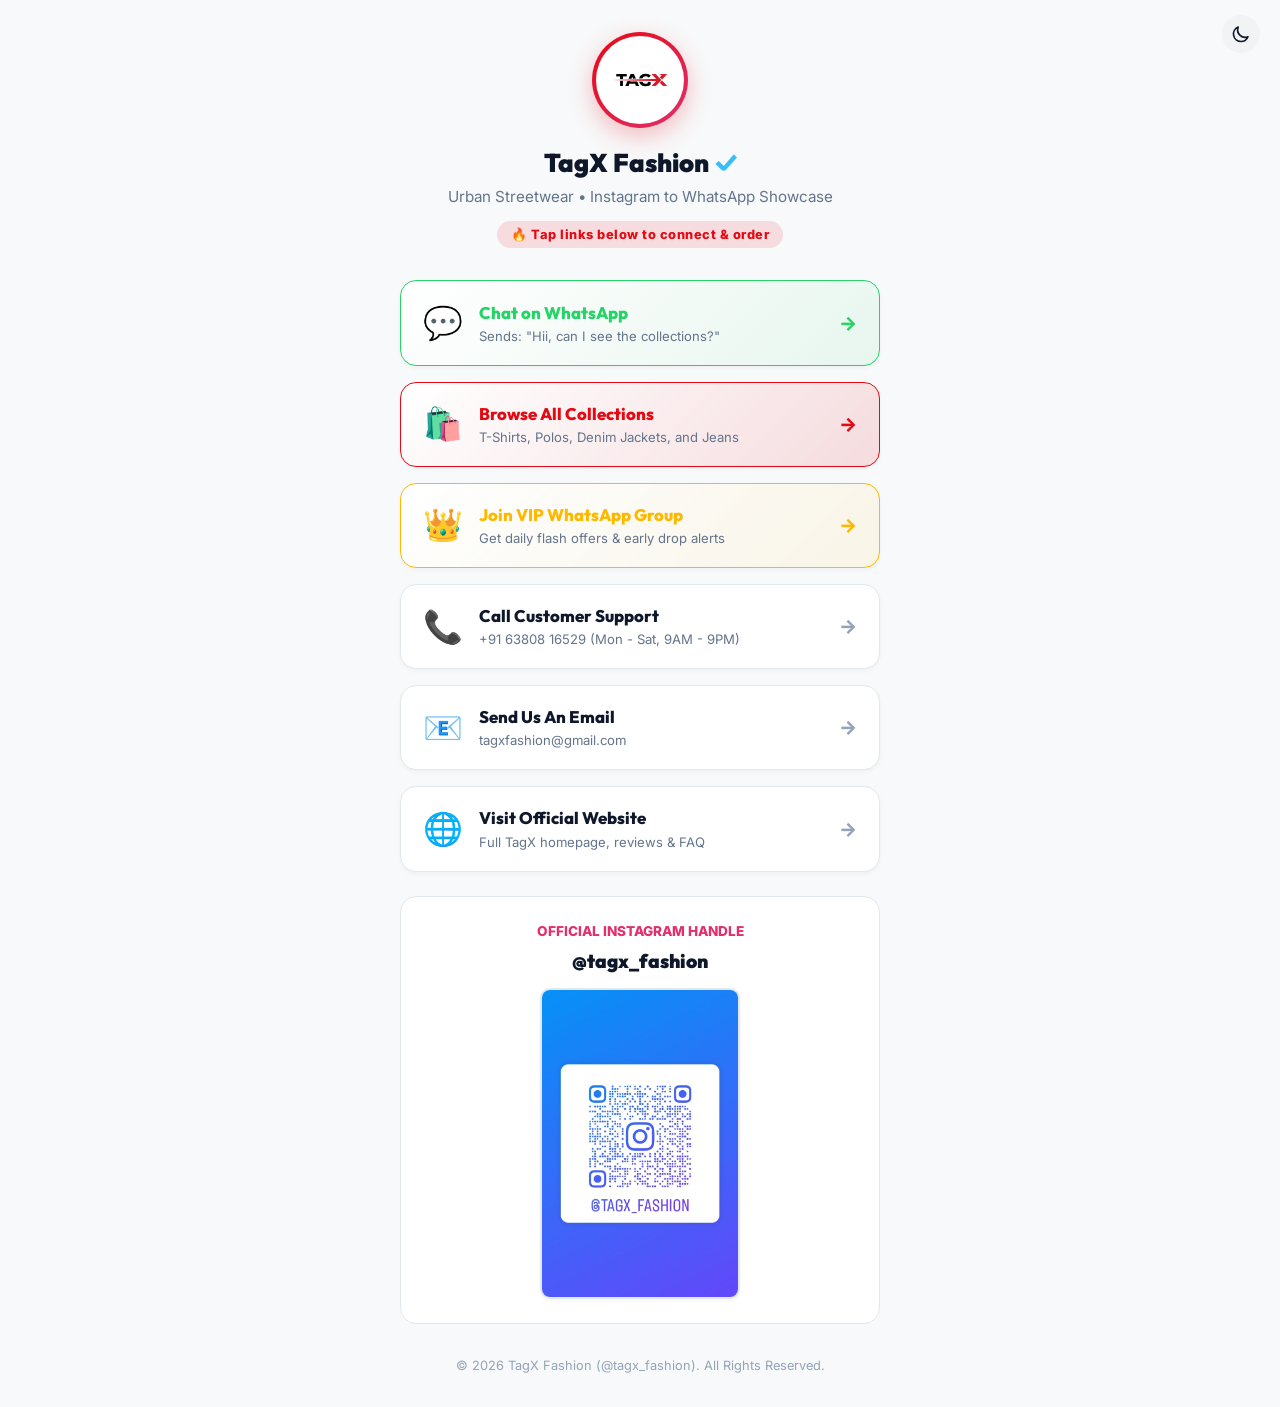
==== bio.html @ ef51613b "Initial commit: TagX Fashion MVP website with WhatsApp ordering & Instagram bio page" ====
<!DOCTYPE html>
<html lang="en" data-theme="dark">
<head>
  <meta charset="UTF-8">
  <meta name="viewport" content="width=device-width, initial-scale=1.0">
  <title>TagX Fashion | Instagram Bio Quick Links</title>
  <meta name="description" content="Connect with TagX Fashion via WhatsApp, browse collections, join VIP WhatsApp group, or email us directly from Instagram.">

  <link rel="stylesheet" href="css/main.css">
  <link rel="stylesheet" href="css/navbar.css">
  <link rel="stylesheet" href="css/components.css">
  <link rel="stylesheet" href="css/responsive.css">

  <style>
    body {
      background: var(--bg-main);
      min-height: 100vh;
      display: flex;
      flex-direction: column;
      justify-content: space-between;
      padding-bottom: 2rem;
    }

    .bio-container {
      max-width: 480px;
      width: 90%;
      margin-inline: auto;
      padding-top: 2rem;
    }

    .bio-profile {
      text-align: center;
      margin-bottom: 2rem;
    }

    .bio-avatar-wrap {
      position: relative;
      width: 96px;
      height: 96px;
      margin-inline: auto;
      margin-bottom: 1rem;
      border-radius: var(--radius-full);
      padding: 4px;
      background: linear-gradient(135deg, var(--primary) 0%, var(--instagram-color) 100%);
      box-shadow: var(--shadow-primary);
    }

    .bio-avatar {
      width: 100%;
      height: 100%;
      object-fit: contain;
      background: var(--bg-surface);
      border-radius: var(--radius-full);
      padding: 8px;
    }

    .bio-title {
      font-family: var(--font-heading);
      font-size: 1.6rem;
      font-weight: 900;
      margin-bottom: 4px;
      display: flex;
      align-items: center;
      justify-content: center;
      gap: 6px;
    }

    .bio-subtitle {
      font-size: 0.95rem;
      color: var(--text-muted);
      margin-bottom: 12px;
    }

    .bio-tag {
      display: inline-block;
      padding: 4px 14px;
      background: var(--primary-light);
      color: var(--primary);
      font-size: 0.8rem;
      font-weight: 800;
      border-radius: var(--radius-full);
      letter-spacing: 0.5px;
    }

    /* Links Cards Stack */
    .bio-cards-stack {
      display: flex;
      flex-direction: column;
      gap: 1rem;
    }

    .bio-card {
      background: var(--bg-card);
      border: 1.5px solid var(--border);
      padding: 1.1rem 1.4rem;
      border-radius: var(--radius-lg);
      display: flex;
      align-items: center;
      gap: 1rem;
      text-decoration: none;
      color: var(--text-main);
      box-shadow: var(--shadow-sm);
      transition: all var(--transition-fast);
      position: relative;
      overflow: hidden;
    }

    .bio-card:hover, .bio-card:active {
      transform: translateY(-3px);
      box-shadow: var(--shadow-md);
      border-color: var(--primary);
    }

    .bio-card.highlight-whatsapp {
      border-color: var(--whatsapp-color);
      background: linear-gradient(135deg, var(--bg-card) 0%, rgba(37, 211, 102, 0.08) 100%);
    }

    .bio-card.highlight-primary {
      border-color: var(--primary);
      background: linear-gradient(135deg, var(--bg-card) 0%, var(--primary-light) 100%);
    }

    .bio-card.highlight-gold {
      border-color: var(--accent-gold);
      background: linear-gradient(135deg, var(--bg-card) 0%, rgba(255, 184, 0, 0.08) 100%);
    }

    .bio-card-icon {
      font-size: 2rem;
      flex-shrink: 0;
    }

    .bio-card-content {
      flex-grow: 1;
    }

    .bio-card-title {
      font-family: var(--font-heading);
      font-weight: 800;
      font-size: 1.05rem;
      margin-bottom: 2px;
    }

    .bio-card-desc {
      font-size: 0.82rem;
      color: var(--text-muted);
    }

    .bio-card-arrow {
      font-size: 1.2rem;
      font-weight: 800;
      color: var(--text-subtle);
    }

    /* QR Code Card */
    .bio-qr-card {
      background: var(--bg-card);
      border: 1px solid var(--border);
      border-radius: var(--radius-lg);
      padding: 1.5rem;
      text-align: center;
      margin-top: 1.5rem;
    }
  </style>
</head>
<body>

  <!-- Floating Theme Toggle Header -->
  <div style="position: absolute; top: 15px; right: 20px; z-index: 10;">
    <button class="icon-btn theme-toggle-btn" onclick="toggleTheme()" title="Toggle Theme"></button>
  </div>

  <div class="bio-container">

    <!-- Bio Profile Header -->
    <div class="bio-profile">
      <div class="bio-avatar-wrap">
        <img src="assets/logo.png" alt="TagX Logo" class="bio-avatar">
      </div>

      <h1 class="bio-title">
        TagX Fashion <span style="color: #38BDF8;">✓</span>
      </h1>
      <p class="bio-subtitle">Urban Streetwear • Instagram to WhatsApp Showcase</p>
      <span class="bio-tag">🔥 Tap links below to connect & order</span>
    </div>

    <!-- Quick Action Cards Stack -->
    <div class="bio-cards-stack">

      <!-- Card 1: Direct WhatsApp Chat with Pre-filled Message -->
      <a href="https://wa.me/916380816529?text=Hii%2C%20can%20I%20see%20the%20collections%3F" target="_blank" class="bio-card highlight-whatsapp">
        <div class="bio-card-icon">💬</div>
        <div class="bio-card-content">
          <div class="bio-card-title" style="color: var(--whatsapp-color);">Chat on WhatsApp</div>
          <div class="bio-card-desc">Sends: "Hii, can I see the collections?"</div>
        </div>
        <div class="bio-card-arrow" style="color: var(--whatsapp-color);">&rarr;</div>
      </a>

      <!-- Card 2: Browse Collections Page -->
      <a href="collections.html" class="bio-card highlight-primary">
        <div class="bio-card-icon">🛍️</div>
        <div class="bio-card-content">
          <div class="bio-card-title" style="color: var(--primary);">Browse All Collections</div>
          <div class="bio-card-desc">T-Shirts, Polos, Denim Jackets, and Jeans</div>
        </div>
        <div class="bio-card-arrow" style="color: var(--primary);">&rarr;</div>
      </a>

      <!-- Card 3: Join VIP WhatsApp Group -->
      <a href="whatsapp-groups.html" class="bio-card highlight-gold">
        <div class="bio-card-icon">👑</div>
        <div class="bio-card-content">
          <div class="bio-card-title" style="color: var(--accent-gold);">Join VIP WhatsApp Group</div>
          <div class="bio-card-desc">Get daily flash offers & early drop alerts</div>
        </div>
        <div class="bio-card-arrow" style="color: var(--accent-gold);">&rarr;</div>
      </a>

      <!-- Card 4: Call Us Directly -->
      <a href="tel:+916380816529" class="bio-card">
        <div class="bio-card-icon">📞</div>
        <div class="bio-card-content">
          <div class="bio-card-title">Call Customer Support</div>
          <div class="bio-card-desc">+91 63808 16529 (Mon - Sat, 9AM - 9PM)</div>
        </div>
        <div class="bio-card-arrow">&rarr;</div>
      </a>

      <!-- Card 5: Send Email -->
      <a href="mailto:tagxfashion@gmail.com?subject=Inquiry%20from%20Instagram%20Bio" class="bio-card">
        <div class="bio-card-icon">📧</div>
        <div class="bio-card-content">
          <div class="bio-card-title">Send Us An Email</div>
          <div class="bio-card-desc">tagxfashion@gmail.com</div>
        </div>
        <div class="bio-card-arrow">&rarr;</div>
      </a>

      <!-- Card 6: Visit Full Website -->
      <a href="index.html" class="bio-card">
        <div class="bio-card-icon">🌐</div>
        <div class="bio-card-content">
          <div class="bio-card-title">Visit Official Website</div>
          <div class="bio-card-desc">Full TagX homepage, reviews & FAQ</div>
        </div>
        <div class="bio-card-arrow">&rarr;</div>
      </a>

    </div>

    <!-- Official Instagram QR Code Card -->
    <div class="bio-qr-card">
      <div style="font-size: 0.85rem; font-weight: 800; color: var(--instagram-color); text-transform: uppercase; margin-bottom: 6px;">
        Official Instagram Handle
      </div>
      <div style="font-family: var(--font-heading); font-size: 1.2rem; font-weight: 900; margin-bottom: 12px;">
        @tagx_fashion
      </div>
      <img src="assets/instagram-qr.png" alt="TagX Fashion Instagram QR Code" style="max-width: 200px; margin-inline: auto; border-radius: var(--radius-md); box-shadow: var(--shadow-sm); border: 2px solid var(--border);">
    </div>

    <!-- Footer Copyright -->
    <div style="text-align: center; margin-top: 2rem; font-size: 0.8rem; color: var(--text-subtle);">
      © 2026 TagX Fashion (@tagx_fashion). All Rights Reserved.
    </div>

  </div>

  <script src="js/theme.js"></script>
</body>
</html>
---- css/main.css ----
/* TagX Fashion - Main Design System & Mobile Web App Engine */
@import url('https://fonts.googleapis.com/css2?family=Inter:wght@300;400;500;600;700;800&family=Outfit:wght@400;500;600;700;800;900&display=swap');

:root {
  /* Brand Palette */
  --primary: #E50914;
  --primary-hover: #C1070F;
  --primary-light: rgba(229, 9, 20, 0.12);
  --primary-glow: rgba(229, 9, 20, 0.35);
  
  --secondary: #111115;
  --accent-gold: #FFB800;
  --whatsapp-color: #25D366;
  --whatsapp-hover: #20bd5a;
  --instagram-color: #E1306C;

  /* Typography */
  --font-heading: 'Outfit', -apple-system, BlinkMacSystemFont, sans-serif;
  --font-body: 'Inter', -apple-system, BlinkMacSystemFont, sans-serif;

  /* Transitions & Shadows */
  --transition-fast: 0.2s cubic-bezier(0.4, 0, 0.2, 1);
  --transition-normal: 0.3s cubic-bezier(0.4, 0, 0.2, 1);
  --radius-sm: 6px;
  --radius-md: 10px;
  --radius-lg: 16px;
  --radius-full: 9999px;

  /* LIGHT THEME (Default) */
  --bg-main: #F8F9FA;
  --bg-surface: #FFFFFF;
  --bg-card: #FFFFFF;
  --bg-subtle: #F1F3F5;
  --bg-overlay: rgba(0, 0, 0, 0.6);
  
  --text-main: #0F172A;
  --text-muted: #64748B;
  --text-subtle: #94A3B8;
  --text-inverse: #FFFFFF;

  --border: #E2E8F0;
  --border-focus: #E50914;

  --shadow-sm: 0 2px 4px rgba(0, 0, 0, 0.04);
  --shadow-md: 0 6px 16px rgba(0, 0, 0, 0.08);
  --shadow-lg: 0 12px 32px rgba(0, 0, 0, 0.12);
  --shadow-primary: 0 8px 24px rgba(229, 9, 20, 0.25);
}

/* DARK THEME */
[data-theme="dark"] {
  --bg-main: #0A0A0C;
  --bg-surface: #121216;
  --bg-card: #18181F;
  --bg-subtle: #22222B;
  --bg-overlay: rgba(0, 0, 0, 0.85);

  --text-main: #F8FAFC;
  --text-muted: #94A3B8;
  --text-subtle: #64748B;
  --text-inverse: #0F172A;

  --border: #2E2E3A;
  --border-focus: #E50914;

  --shadow-sm: 0 2px 4px rgba(0, 0, 0, 0.4);
  --shadow-md: 0 6px 16px rgba(0, 0, 0, 0.5);
  --shadow-lg: 0 12px 32px rgba(0, 0, 0, 0.6);
  --shadow-primary: 0 8px 24px rgba(229, 9, 20, 0.35);
}

/* Base Resets & Mobile App Feel */
*, *::before, *::after {
  box-sizing: border-box;
  margin: 0;
  padding: 0;
  -webkit-tap-highlight-color: transparent;
}

html {
  font-size: 16px;
  scroll-behavior: smooth;
  -webkit-text-size-adjust: 100%;
}

body {
  font-family: var(--font-body);
  background-color: var(--bg-main);
  color: var(--text-main);
  line-height: 1.5;
  overflow-x: hidden;
  transition: background-color var(--transition-normal), color var(--transition-normal);
  padding-bottom: calc(65px + env(safe-area-inset-bottom)); /* Room for mobile bottom navbar */
}

@media (min-width: 769px) {
  body {
    padding-bottom: 0;
  }
}

a {
  color: inherit;
  text-decoration: none;
}

button, input, select, textarea {
  font-family: inherit;
  font-size: inherit;
  border: none;
  outline: none;
  background: none;
  touch-action: manipulation;
}

button {
  cursor: pointer;
  user-select: none;
}

button:active {
  transform: scale(0.98);
}

img {
  max-width: 100%;
  height: auto;
  display: block;
}

ul, ol {
  list-style: none;
}

/* Container Utility */
.container {
  width: min(92%, 1240px);
  margin-inline: auto;
}

.section-padding {
  padding-block: clamp(2rem, 4vw, 4rem);
}

.text-center { text-align: center; }
.flex-center { display: flex; align-items: center; justify-content: center; }
.flex-between { display: flex; align-items: center; justify-content: space-between; }
---- css/navbar.css ----
/* TagX Fashion - Mobile First Navigation & Header Styles */

/* Announcement Top Bar */
.announcement-bar {
  background: var(--primary);
  color: #FFFFFF;
  font-size: 0.8rem;
  font-weight: 700;
  text-align: center;
  padding: 6px 12px;
  letter-spacing: 0.4px;
  display: flex;
  align-items: center;
  justify-content: center;
  gap: 8px;
  overflow: hidden;
  white-space: nowrap;
  text-overflow: ellipsis;
}

/* Header & Sticky Nav */
.header-wrapper {
  position: sticky;
  top: 0;
  z-index: 100;
  background-color: var(--bg-surface);
  border-bottom: 1px solid var(--border);
  box-shadow: var(--shadow-sm);
  transition: background-color var(--transition-normal), border-color var(--transition-normal);
}

.navbar {
  display: flex;
  align-items: center;
  justify-content: space-between;
  height: 64px;
  padding-inline: 0.8rem;
}

.nav-brand {
  display: flex;
  align-items: center;
  gap: 10px;
  text-decoration: none;
}

.brand-logo {
  height: 34px;
  width: auto;
  object-fit: contain;
}

/* Desktop Menu Links */
.nav-menu {
  display: none;
  align-items: center;
  gap: 24px;
}

@media (min-width: 992px) {
  .nav-menu {
    display: flex;
  }
}

.nav-link {
  font-size: 0.95rem;
  font-weight: 600;
  color: var(--text-main);
  transition: color var(--transition-fast);
  position: relative;
  padding-block: 4px;
}

.nav-link:hover, .nav-link.active {
  color: var(--primary);
}

.nav-link.active::after {
  content: '';
  position: absolute;
  bottom: 0;
  left: 0;
  right: 0;
  height: 2px;
  background-color: var(--primary);
  border-radius: 2px;
}

/* Nav Actions (Search, Wishlist, Cart, Theme Toggle, Hamburger) */
.nav-actions {
  display: flex;
  align-items: center;
  gap: 8px;
}

.icon-btn {
  display: inline-flex;
  align-items: center;
  justify-content: center;
  width: 38px;
  height: 38px;
  border-radius: var(--radius-full);
  color: var(--text-main);
  background-color: var(--bg-subtle);
  transition: all var(--transition-fast);
  position: relative;
}

.icon-btn:hover, .icon-btn:active {
  background-color: var(--primary-light);
  color: var(--primary);
}

.icon-badge {
  position: absolute;
  top: -2px;
  right: -2px;
  background-color: var(--primary);
  color: #FFFFFF;
  font-size: 0.68rem;
  font-weight: 800;
  min-width: 18px;
  height: 18px;
  border-radius: var(--radius-full);
  display: flex;
  align-items: center;
  justify-content: center;
  padding-inline: 4px;
  box-shadow: 0 2px 4px rgba(0,0,0,0.2);
}

/* Live Search Modal/Dropdown */
.search-modal {
  position: absolute;
  top: 100%;
  left: 0;
  right: 0;
  background-color: var(--bg-surface);
  border-bottom: 1px solid var(--border);
  box-shadow: var(--shadow-md);
  padding: 1rem;
  display: none;
  animation: slideDown 0.2s ease-out;
}

.search-modal.active {
  display: block;
}

.search-box-input {
  display: flex;
  align-items: center;
  gap: 10px;
  background: var(--bg-subtle);
  border: 1.5px solid var(--border);
  border-radius: var(--radius-md);
  padding: 8px 14px;
}

.search-box-input input {
  width: 100%;
  color: var(--text-main);
  font-weight: 500;
}

.search-results-dropdown {
  max-height: 320px;
  overflow-y: auto;
  margin-top: 10px;
  display: flex;
  flex-direction: column;
  gap: 8px;
}

.search-result-item {
  display: flex;
  align-items: center;
  gap: 12px;
  padding: 8px;
  border-radius: var(--radius-sm);
  transition: background var(--transition-fast);
}

.search-result-item:hover, .search-result-item:active {
  background: var(--bg-subtle);
}

.search-result-thumb {
  width: 44px;
  height: 44px;
  object-fit: cover;
  border-radius: var(--radius-sm);
}

/* Mobile Slide-out Drawer Menu */
.mobile-drawer-overlay {
  position: fixed;
  inset: 0;
  background: var(--bg-overlay);
  backdrop-filter: blur(4px);
  z-index: 998;
  opacity: 0;
  visibility: hidden;
  transition: all var(--transition-normal);
}

.mobile-drawer-overlay.active {
  opacity: 1;
  visibility: visible;
}

.mobile-drawer {
  position: fixed;
  top: 0;
  left: -300px;
  bottom: 0;
  width: 280px;
  background: var(--bg-surface);
  z-index: 999;
  box-shadow: var(--shadow-lg);
  display: flex;
  flex-direction: column;
  transition: left var(--transition-normal);
  padding: 1.5rem;
}

.mobile-drawer.active {
  left: 0;
}

.drawer-header {
  display: flex;
  align-items: center;
  justify-content: space-between;
  margin-bottom: 2rem;
}

.drawer-menu {
  display: flex;
  flex-direction: column;
  gap: 16px;
}

.drawer-link {
  font-size: 1.1rem;
  font-weight: 600;
  color: var(--text-main);
  display: flex;
  align-items: center;
  gap: 12px;
  padding-block: 8px;
}

.drawer-link.active, .drawer-link:hover {
  color: var(--primary);
}

/* Mobile Bottom Sticky Navigation Bar */
.mobile-bottom-nav {
  position: fixed;
  bottom: 0;
  left: 0;
  right: 0;
  height: calc(60px + env(safe-area-inset-bottom));
  padding-bottom: env(safe-area-inset-bottom);
  background-color: var(--bg-surface);
  border-top: 1px solid var(--border);
  display: flex;
  align-items: center;
  justify-content: space-around;
  z-index: 90;
  box-shadow: 0 -4px 16px rgba(0, 0, 0, 0.12);
  transition: background-color var(--transition-normal), border-color var(--transition-normal);
}

@media (min-width: 769px) {
  .mobile-bottom-nav {
    display: none;
  }
}

.bottom-nav-item {
  display: flex;
  flex-direction: column;
  align-items: center;
  justify-content: center;
  color: var(--text-muted);
  font-size: 0.72rem;
  font-weight: 700;
  gap: 2px;
  position: relative;
  flex: 1;
  height: 100%;
  transition: color var(--transition-fast);
}

.bottom-nav-item.active, .bottom-nav-item:active {
  color: var(--primary);
}

.bottom-nav-item.active::before {
  content: '';
  position: absolute;
  top: 0;
  width: 24px;
  height: 3px;
  background-color: var(--primary);
  border-radius: 0 0 4px 4px;
}

@keyframes slideDown {
  from { opacity: 0; transform: translateY(-10px); }
  to { opacity: 1; transform: translateY(0); }
}
---- css/components.css ----
/* TagX Fashion - Core Component Styles */

/* Buttons */
.btn {
  display: inline-flex;
  align-items: center;
  justify-content: center;
  gap: 8px;
  padding: 0.75rem 1.5rem;
  font-family: var(--font-heading);
  font-size: 0.95rem;
  font-weight: 700;
  border-radius: var(--radius-md);
  transition: all var(--transition-fast);
  text-decoration: none;
  cursor: pointer;
  border: 2px solid transparent;
}

.btn-primary {
  background-color: var(--primary);
  color: #FFFFFF;
  box-shadow: var(--shadow-primary);
}

.btn-primary:hover {
  background-color: var(--primary-hover);
  transform: translateY(-2px);
}

.btn-whatsapp {
  background-color: var(--whatsapp-color);
  color: #FFFFFF;
  box-shadow: 0 4px 16px rgba(37, 211, 102, 0.3);
}

.btn-whatsapp:hover {
  background-color: var(--whatsapp-hover);
  transform: translateY(-2px);
}

.btn-outline {
  border-color: var(--border);
  color: var(--text-main);
  background: transparent;
}

.btn-outline:hover {
  border-color: var(--primary);
  color: var(--primary);
}

.btn-secondary {
  background-color: var(--bg-subtle);
  color: var(--text-main);
}

.btn-secondary:hover {
  background-color: var(--border);
}

.btn-full { width: 100%; }
.btn-sm { padding: 0.4rem 0.9rem; font-size: 0.85rem; }
.btn-lg { padding: 1rem 2rem; font-size: 1.1rem; }

/* Product Card */
.product-card {
  background: var(--bg-card);
  border: 1px solid var(--border);
  border-radius: var(--radius-lg);
  overflow: hidden;
  transition: transform var(--transition-fast), box-shadow var(--transition-fast), border-color var(--transition-fast);
  display: flex;
  flex-direction: column;
  position: relative;
}

.product-card:hover {
  transform: translateY(-5px);
  box-shadow: var(--shadow-md);
  border-color: var(--primary-light);
}

.product-image-wrap {
  position: relative;
  width: 100%;
  aspect-ratio: 3 / 4;
  overflow: hidden;
  background-color: var(--bg-subtle);
}

.product-image-wrap img {
  width: 100%;
  height: 100%;
  object-fit: cover;
  transition: transform 0.5s ease;
}

.product-card:hover .product-image-wrap img {
  transform: scale(1.06);
}

/* Badges */
.badge {
  position: absolute;
  top: 10px;
  left: 10px;
  z-index: 2;
  font-size: 0.72rem;
  font-weight: 800;
  text-transform: uppercase;
  letter-spacing: 0.5px;
  padding: 4px 8px;
  border-radius: var(--radius-sm);
}

.badge-trending { background: var(--primary); color: #FFFFFF; }
.badge-bestseller { background: #10B981; color: #FFFFFF; }
.badge-hot { background: #F59E0B; color: #FFFFFF; }
.badge-new { background: #3B82F6; color: #FFFFFF; }

.stock-badge {
  display: inline-flex;
  align-items: center;
  gap: 6px;
  font-size: 0.75rem;
  font-weight: 700;
  padding: 4px 10px;
  border-radius: var(--radius-full);
}
.stock-badge.low { background: rgba(239, 68, 68, 0.12); color: #EF4444; }
.stock-badge.fast { background: rgba(245, 158, 11, 0.12); color: #D97706; }

/* Wishlist Button on Product Card */
.wishlist-btn {
  position: absolute;
  top: 10px;
  right: 10px;
  z-index: 2;
  width: 34px;
  height: 34px;
  border-radius: var(--radius-full);
  background: var(--bg-surface);
  color: var(--text-muted);
  display: flex;
  align-items: center;
  justify-content: center;
  box-shadow: var(--shadow-sm);
  transition: all var(--transition-fast);
}

.wishlist-btn.active, .wishlist-btn:hover {
  color: var(--primary);
  background: #FFFFFF;
}

/* Product Card Details */
.product-details {
  padding: 1rem;
  display: flex;
  flex-direction: column;
  flex-grow: 1;
}

.product-brand {
  font-size: 0.75rem;
  font-weight: 700;
  text-transform: uppercase;
  color: var(--text-subtle);
  letter-spacing: 0.5px;
}

.product-title {
  font-family: var(--font-heading);
  font-size: 1rem;
  font-weight: 700;
  color: var(--text-main);
  margin-block: 4px;
  line-height: 1.3;
  display: -webkit-box;
  -webkit-line-clamp: 2;
  -webkit-box-orient: vertical;
  overflow: hidden;
}

.product-price-row {
  display: flex;
  align-items: baseline;
  gap: 8px;
  margin-top: auto;
  padding-top: 8px;
}

.price-current {
  font-size: 1.15rem;
  font-weight: 800;
  color: var(--primary);
}

.price-original {
  font-size: 0.88rem;
  color: var(--text-subtle);
  text-decoration: line-through;
}

.discount-tag {
  font-size: 0.75rem;
  font-weight: 700;
  color: #10B981;
}

/* Floating Action Buttons (Sticky Bottom Right) */
.floating-actions {
  position: fixed;
  bottom: 80px;
  right: 20px;
  display: flex;
  flex-direction: column;
  gap: 12px;
  z-index: 95;
}

@media (min-width: 769px) {
  .floating-actions {
    bottom: 30px;
    right: 30px;
  }
}

.float-btn {
  width: 52px;
  height: 52px;
  border-radius: var(--radius-full);
  display: flex;
  align-items: center;
  justify-content: center;
  color: #FFFFFF;
  box-shadow: var(--shadow-lg);
  transition: transform var(--transition-fast);
  text-decoration: none;
}

.float-btn:hover {
  transform: scale(1.12);
}

.float-btn.whatsapp { background-color: var(--whatsapp-color); }
.float-btn.instagram {
  background: radial-gradient(circle at 30% 107%, #fdf497 0%, #fdf497 5%, #fd5949 45%,#d6249f 60%,#285AEB 90%);
}

/* Accordion UI */
.accordion {
  display: flex;
  flex-direction: column;
  gap: 12px;
}

.accordion-item {
  background: var(--bg-card);
  border: 1px solid var(--border);
  border-radius: var(--radius-md);
  overflow: hidden;
}

.accordion-header {
  padding: 1.2rem;
  display: flex;
  align-items: center;
  justify-content: space-between;
  font-weight: 700;
  font-size: 1.05rem;
  cursor: pointer;
  user-select: none;
}

.accordion-header:hover {
  color: var(--primary);
}

.accordion-content {
  padding: 0 1.2rem 1.2rem 1.2rem;
  color: var(--text-muted);
  display: none;
  border-top: 1px solid var(--border);
  padding-top: 1rem;
}

.accordion-item.active .accordion-content {
  display: block;
}

/* Toast Notifications */
#toast-container {
  position: fixed;
  top: 80px;
  right: 20px;
  z-index: 1000;
  display: flex;
  flex-direction: column;
  gap: 10px;
}

.toast {
  background: var(--bg-surface);
  color: var(--text-main);
  border-left: 4px solid var(--primary);
  padding: 12px 18px;
  border-radius: var(--radius-md);
  box-shadow: var(--shadow-lg);
  display: flex;
  align-items: center;
  gap: 10px;
  font-weight: 600;
  font-size: 0.9rem;
  animation: slideInRight 0.3s cubic-bezier(0.4, 0, 0.2, 1);
}

@keyframes slideInRight {
  from { transform: translateX(100%); opacity: 0; }
  to { transform: translateX(0); opacity: 1; }
}

/* Form Inputs */
.form-group {
  display: flex;
  flex-direction: column;
  gap: 6px;
  margin-bottom: 1.2rem;
}

.form-label {
  font-size: 0.88rem;
  font-weight: 700;
  color: var(--text-main);
}

.form-input {
  background: var(--bg-subtle);
  border: 1.5px solid var(--border);
  border-radius: var(--radius-md);
  padding: 0.75rem 1rem;
  color: var(--text-main);
  font-size: 0.95rem;
  transition: border-color var(--transition-fast);
}

.form-input:focus {
  border-color: var(--primary);
  background: var(--bg-surface);
}

/* Size Selector Pills */
.size-picker {
  display: flex;
  flex-wrap: wrap;
  gap: 10px;
}

.size-pill {
  min-width: 44px;
  height: 44px;
  border-radius: var(--radius-md);
  border: 1.5px solid var(--border);
  background: var(--bg-subtle);
  color: var(--text-main);
  font-weight: 700;
  display: flex;
  align-items: center;
  justify-content: center;
  cursor: pointer;
  transition: all var(--transition-fast);
}

.size-pill:hover, .size-pill.selected {
  border-color: var(--primary);
  background: var(--primary);
  color: #FFFFFF;
}

/* Quantity Stepper */
.qty-stepper {
  display: inline-flex;
  align-items: center;
  border: 1.5px solid var(--border);
  border-radius: var(--radius-md);
  background: var(--bg-subtle);
  overflow: hidden;
}

.qty-btn {
  width: 38px;
  height: 38px;
  display: flex;
  align-items: center;
  justify-content: center;
  font-weight: 800;
  font-size: 1.1rem;
  color: var(--text-main);
  transition: background var(--transition-fast);
}

.qty-btn:hover {
  background: var(--border);
}

.qty-input {
  width: 44px;
  text-align: center;
  font-weight: 700;
  color: var(--text-main);
}
---- css/responsive.css ----
/* TagX Fashion - Responsive Breakpoints & Utilities */

/* 320px+ Mobile First Base Grid */
.products-grid {
  display: grid;
  grid-template-columns: repeat(2, 1fr);
  gap: 12px;
}

.categories-grid {
  display: grid;
  grid-template-columns: repeat(2, 1fr);
  gap: 12px;
}

.cart-layout {
  display: grid;
  grid-template-columns: 1fr;
  gap: 2rem;
}

.product-detail-layout {
  display: grid;
  grid-template-columns: 1fr;
  gap: 2rem;
}

.footer-grid {
  display: grid;
  grid-template-columns: 1fr;
  gap: 2rem;
}

/* Breakpoint: 480px (Extra Small Mobile / Phablet) */
@media (min-width: 480px) {
  .products-grid {
    grid-template-columns: repeat(2, 1fr);
    gap: 16px;
  }
  
  .categories-grid {
    grid-template-columns: repeat(3, 1fr);
    gap: 16px;
  }
}

/* Breakpoint: 768px (Tablets) */
@media (min-width: 768px) {
  .products-grid {
    grid-template-columns: repeat(3, 1fr);
    gap: 20px;
  }

  .categories-grid {
    grid-template-columns: repeat(4, 1fr);
    gap: 20px;
  }

  .product-detail-layout {
    grid-template-columns: 1fr 1fr;
    gap: 3rem;
  }

  .footer-grid {
    grid-template-columns: 2fr 1fr 1fr 1.5fr;
  }

  .cart-layout {
    grid-template-columns: 2fr 1fr;
  }
}

/* Breakpoint: 1024px (Small Laptops / Desktops) */
@media (min-width: 1024px) {
  .products-grid {
    grid-template-columns: repeat(4, 1fr);
    gap: 24px;
  }

  .collections-layout {
    display: grid;
    grid-template-columns: 260px 1fr;
    gap: 2rem;
  }

  .mobile-filter-trigger {
    display: none !important;
  }
}

/* Breakpoint: 1280px (Desktops) */
@media (min-width: 1280px) {
  .container {
    max-width: 1240px;
  }
}

/* Breakpoint: 1440px+ (Large Screens) */
@media (min-width: 1440px) {
  .container {
    max-width: 1360px;
  }
}

/* Breakpoint: 1920px (Ultra Wide) */
@media (min-width: 1920px) {
  .container {
    max-width: 1600px;
  }
}
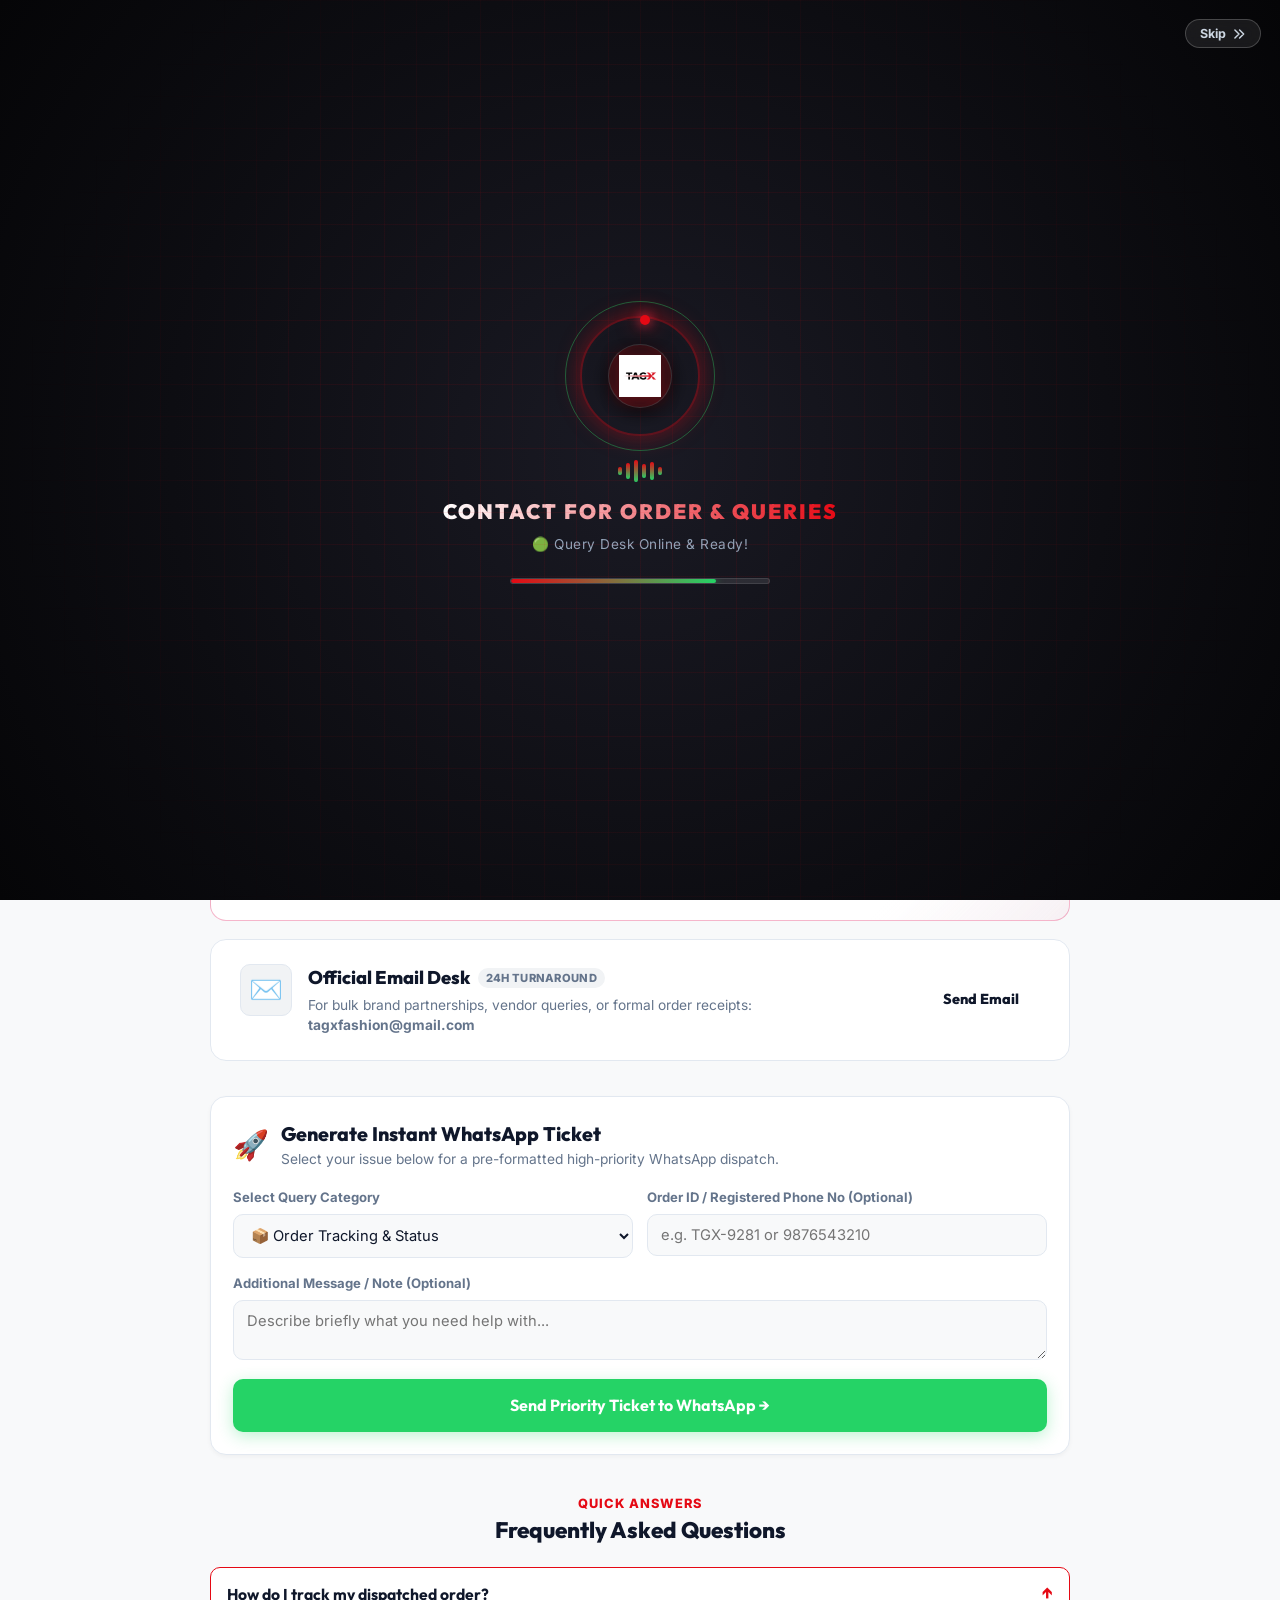
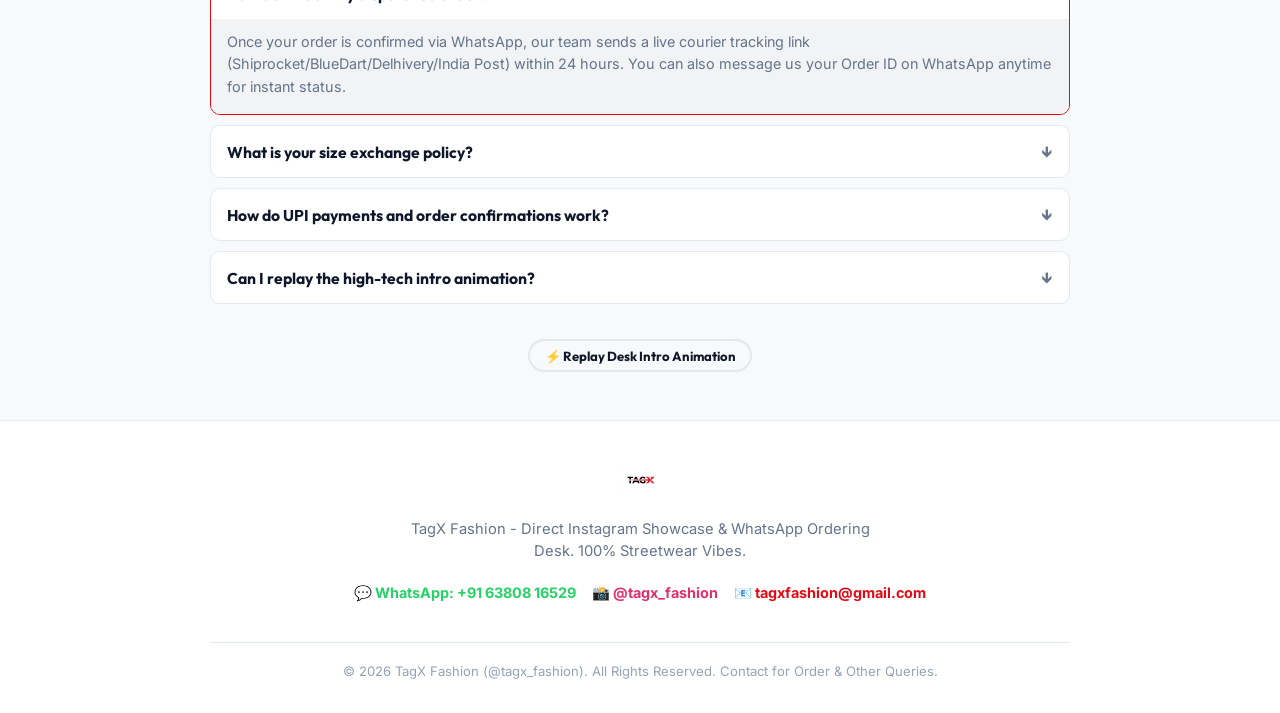
==== commit f07f8179: "fix(routing): add contact.html, support.html, bio.html and 404.html to prevent any GitHub Pages 404 " ====
--- a/bio.html
+++ b/bio.html
@@ -1,274 +1,1228 @@
 <!DOCTYPE html>
-<html lang="en" data-theme="dark">
+<html lang="en" data-theme="light">
 <head>
   <meta charset="UTF-8">
-  <meta name="viewport" content="width=device-width, initial-scale=1.0">
-  <title>TagX Fashion | Instagram Bio Quick Links</title>
-  <meta name="description" content="Connect with TagX Fashion via WhatsApp, browse collections, join VIP WhatsApp group, or email us directly from Instagram.">
-
+  <meta name="viewport" content="width=device-width, initial-scale=1.0, maximum-scale=5.0">
+  <title>Contact for Order & Other Queries | TagX Fashion</title>
+  <meta name="description" content="Contact TagX Fashion for order booking, live tracking, size exchange, payment verification, and streetwear inquiries via WhatsApp (+91 63808 16529), call, or Instagram DM.">
+
+  <!-- OpenGraph Meta -->
+  <meta property="og:type" content="website">
+  <meta property="og:title" content="Contact for Order & Other Queries | TagX Fashion">
+  <meta property="og:description" content="Direct 24/7 assistance for order tracking, size exchange, UPI confirmation, and all streetwear queries.">
+  <meta property="og:image" content="assets/logo.png">
+
+  <!-- Core CSS -->
   <link rel="stylesheet" href="css/main.css">
   <link rel="stylesheet" href="css/navbar.css">
   <link rel="stylesheet" href="css/components.css">
   <link rel="stylesheet" href="css/responsive.css">
 
   <style>
-    body {
-      background: var(--bg-main);
-      min-height: 100vh;
+    /* ==========================================================
+       TAGX CONTACT & ORDER DESK - PREMIUM MOBILE UI
+       ========================================================== */
+
+    /* 1. CINEMATIC 2.5-SECOND INTRO SPLASH OVERLAY */
+    #support-splash-screen {
+      position: fixed;
+      top: 0;
+      left: 0;
+      width: 100vw;
+      height: 100vh;
+      height: 100dvh;
+      background: radial-gradient(circle at center, #1a1a24 0%, #0d0d12 60%, #050507 100%);
+      z-index: 99999;
       display: flex;
       flex-direction: column;
-      justify-content: space-between;
-      padding-bottom: 2rem;
-    }
-
-    .bio-container {
-      max-width: 480px;
-      width: 90%;
+      align-items: center;
+      justify-content: center;
+      color: #FFFFFF;
+      overflow: hidden;
+      transition: opacity 0.6s cubic-bezier(0.4, 0, 0.2, 1), transform 0.6s cubic-bezier(0.4, 0, 0.2, 1), visibility 0.6s;
+    }
+
+    #support-splash-screen.hidden {
+      opacity: 0;
+      transform: scale(1.06);
+      visibility: hidden;
+      pointer-events: none;
+    }
+
+    .splash-cyber-grid {
+      position: absolute;
+      inset: 0;
+      background-image: 
+        linear-gradient(to right, rgba(229, 9, 20, 0.08) 1px, transparent 1px),
+        linear-gradient(to bottom, rgba(229, 9, 20, 0.08) 1px, transparent 1px);
+      background-size: 32px 32px;
+      mask-image: radial-gradient(circle at center, black 40%, transparent 80%);
+      -webkit-mask-image: radial-gradient(circle at center, black 40%, transparent 80%);
+      pointer-events: none;
+      animation: gridPulse 4s ease-in-out infinite alternate;
+    }
+
+    @keyframes gridPulse {
+      0% { opacity: 0.4; transform: scale(1); }
+      100% { opacity: 0.9; transform: scale(1.03); }
+    }
+
+    .splash-radar-container {
+      position: relative;
+      width: 120px;
+      height: 120px;
+      margin-bottom: 1.5rem;
+      display: flex;
+      align-items: center;
+      justify-content: center;
+    }
+
+    .splash-radar-ring {
+      position: absolute;
+      inset: 0;
+      border-radius: 50%;
+      border: 2px solid rgba(229, 9, 20, 0.35);
+      box-shadow: 0 0 25px rgba(229, 9, 20, 0.4);
+      animation: radarSpin 3s linear infinite;
+    }
+
+    .splash-radar-ring::before {
+      content: '';
+      position: absolute;
+      top: -3px;
+      left: 50%;
+      width: 10px;
+      height: 10px;
+      background: #E50914;
+      border-radius: 50%;
+      box-shadow: 0 0 12px #FF3344, 0 0 24px #E50914;
+    }
+
+    .splash-radar-pulse {
+      position: absolute;
+      inset: -15px;
+      border-radius: 50%;
+      border: 1px solid rgba(37, 211, 102, 0.4);
+      animation: radarExpand 1.8s ease-out infinite;
+    }
+
+    @keyframes radarSpin {
+      0% { transform: rotate(0deg); }
+      100% { transform: rotate(360deg); }
+    }
+
+    @keyframes radarExpand {
+      0% { transform: scale(0.8); opacity: 1; }
+      100% { transform: scale(1.4); opacity: 0; }
+    }
+
+    .splash-logo-core {
+      width: 64px;
+      height: 64px;
+      background: #111116;
+      border-radius: 50%;
+      display: flex;
+      align-items: center;
+      justify-content: center;
+      z-index: 2;
+      box-shadow: 0 4px 20px rgba(0, 0, 0, 0.8), inset 0 0 12px rgba(229, 9, 20, 0.3);
+      border: 1px solid rgba(255, 255, 255, 0.15);
+    }
+
+    .splash-logo-core img {
+      width: 42px;
+      height: auto;
+      filter: drop-shadow(0 2px 8px rgba(229, 9, 20, 0.5));
+    }
+
+    .splash-soundwaves {
+      display: flex;
+      align-items: center;
+      gap: 4px;
+      height: 22px;
+      margin-bottom: 0.9rem;
+    }
+
+    .soundwave-bar {
+      width: 4px;
+      height: 100%;
+      background: linear-gradient(to top, #25D366, #E50914);
+      border-radius: 3px;
+      animation: soundwaveBounce 0.8s ease-in-out infinite alternate;
+    }
+
+    .soundwave-bar:nth-child(1) { animation-delay: 0.1s; height: 35%; }
+    .soundwave-bar:nth-child(2) { animation-delay: 0.3s; height: 70%; }
+    .soundwave-bar:nth-child(3) { animation-delay: 0.2s; height: 100%; }
+    .soundwave-bar:nth-child(4) { animation-delay: 0.4s; height: 60%; }
+    .soundwave-bar:nth-child(5) { animation-delay: 0.15s; height: 85%; }
+    .soundwave-bar:nth-child(6) { animation-delay: 0.35s; height: 40%; }
+
+    @keyframes soundwaveBounce {
+      0% { transform: scaleY(0.3); }
+      100% { transform: scaleY(1); }
+    }
+
+    .splash-title {
+      font-family: var(--font-heading);
+      font-size: 1.3rem;
+      font-weight: 900;
+      letter-spacing: 2px;
+      text-transform: uppercase;
+      margin-bottom: 6px;
+      text-align: center;
+      background: linear-gradient(90deg, #FFFFFF, #E50914, #FFFFFF);
+      background-size: 200% auto;
+      background-clip: text;
+      -webkit-background-clip: text;
+      -webkit-text-fill-color: transparent;
+      animation: shineText 2s linear infinite;
+    }
+
+    @keyframes shineText {
+      to { background-position: 200% center; }
+    }
+
+    .splash-status-text {
+      font-family: var(--font-body);
+      font-size: 0.85rem;
+      color: #94A3B8;
+      margin-bottom: 1.4rem;
+      text-align: center;
+      min-height: 22px;
+      letter-spacing: 0.5px;
+    }
+
+    .splash-progress-track {
+      width: min(260px, 78vw);
+      height: 6px;
+      background: rgba(255, 255, 255, 0.1);
+      border-radius: 99px;
+      overflow: hidden;
+      position: relative;
+      border: 1px solid rgba(255, 255, 255, 0.1);
+    }
+
+    .splash-progress-fill {
+      height: 100%;
+      width: 0%;
+      background: linear-gradient(90deg, #E50914, #25D366);
+      border-radius: 99px;
+      transition: width 0.05s linear;
+      box-shadow: 0 0 10px rgba(37, 211, 102, 0.8);
+    }
+
+    .splash-skip-btn {
+      position: absolute;
+      top: 1.2rem;
+      right: 1.2rem;
+      background: rgba(255, 255, 255, 0.08);
+      border: 1px solid rgba(255, 255, 255, 0.2);
+      color: #CBD5E1;
+      padding: 6px 14px;
+      border-radius: 20px;
+      font-size: 0.78rem;
+      font-weight: 700;
+      cursor: pointer;
+      backdrop-filter: blur(8px);
+      transition: all 0.2s ease;
+      display: flex;
+      align-items: center;
+      gap: 6px;
+    }
+
+    .splash-skip-btn:hover, .splash-skip-btn:active {
+      background: rgba(229, 9, 20, 0.3);
+      color: #FFFFFF;
+      border-color: #E50914;
+    }
+
+    /* 2. SUPPORT PAGE MAIN HERO & CARDS */
+    .support-hero {
+      position: relative;
+      padding: 2rem 1rem 1.6rem;
+      text-align: center;
+      border-radius: var(--radius-lg);
+      background: linear-gradient(180deg, var(--bg-surface) 0%, var(--bg-main) 100%);
+      border: 1px solid var(--border);
+      box-shadow: var(--shadow-sm);
+      margin-bottom: 1.6rem;
+      overflow: hidden;
+    }
+
+    .support-hero::before {
+      content: '';
+      position: absolute;
+      top: -40px;
+      left: 50%;
+      transform: translateX(-50%);
+      width: 250px;
+      height: 120px;
+      background: radial-gradient(ellipse, var(--primary-glow) 0%, transparent 70%);
+      pointer-events: none;
+      opacity: 0.6;
+    }
+
+    .live-status-pill {
+      display: inline-flex;
+      align-items: center;
+      gap: 8px;
+      padding: 5px 14px;
+      border-radius: 9999px;
+      background: rgba(37, 211, 102, 0.12);
+      border: 1px solid rgba(37, 211, 102, 0.3);
+      color: var(--whatsapp-color);
+      font-size: 0.78rem;
+      font-weight: 800;
+      letter-spacing: 0.5px;
+      margin-bottom: 0.75rem;
+      text-transform: uppercase;
+    }
+
+    .live-status-dot {
+      width: 8px;
+      height: 8px;
+      background: var(--whatsapp-color);
+      border-radius: 50%;
+      box-shadow: 0 0 8px var(--whatsapp-color);
+      animation: liveBlink 1.4s infinite alternate;
+    }
+
+    @keyframes liveBlink {
+      0% { transform: scale(0.85); opacity: 0.6; }
+      100% { transform: scale(1.25); opacity: 1; box-shadow: 0 0 12px var(--whatsapp-color); }
+    }
+
+    .support-hero-title {
+      font-family: var(--font-heading);
+      font-size: clamp(1.7rem, 4vw, 2.5rem);
+      font-weight: 900;
+      line-height: 1.15;
+      margin-bottom: 0.5rem;
+      color: var(--text-main);
+    }
+
+    .support-hero-subtitle {
+      color: var(--text-muted);
+      font-size: clamp(0.88rem, 2.5vw, 1rem);
+      max-width: 580px;
       margin-inline: auto;
-      padding-top: 2rem;
-    }
-
-    .bio-profile {
-      text-align: center;
-      margin-bottom: 2rem;
-    }
-
-    .bio-avatar-wrap {
+      line-height: 1.5;
+    }
+
+    /* Quick Action Chips Bar */
+    .quick-chips-section {
+      margin-bottom: 1.8rem;
+    }
+
+    .chips-label {
+      font-size: 0.8rem;
+      font-weight: 800;
+      text-transform: uppercase;
+      letter-spacing: 0.8px;
+      color: var(--text-subtle);
+      margin-bottom: 0.6rem;
+      display: flex;
+      align-items: center;
+      gap: 6px;
+    }
+
+    .quick-chips-scroll {
+      display: flex;
+      gap: 8px;
+      overflow-x: auto;
+      padding-bottom: 6px;
+      -webkit-overflow-scrolling: touch;
+      scrollbar-width: none;
+    }
+
+    .quick-chips-scroll::-webkit-scrollbar {
+      display: none;
+    }
+
+    .topic-chip {
+      white-space: nowrap;
+      padding: 8px 14px;
+      border-radius: var(--radius-full);
+      background: var(--bg-surface);
+      border: 1px solid var(--border);
+      color: var(--text-main);
+      font-size: 0.84rem;
+      font-weight: 700;
+      cursor: pointer;
+      display: inline-flex;
+      align-items: center;
+      gap: 6px;
+      transition: all var(--transition-fast);
+      text-decoration: none;
+      flex-shrink: 0;
+    }
+
+    .topic-chip:hover, .topic-chip:active {
+      background: var(--primary);
+      color: #FFFFFF;
+      border-color: var(--primary);
+      transform: translateY(-2px);
+      box-shadow: 0 4px 12px var(--primary-glow);
+    }
+
+    /* Support Channels Grid */
+    .support-channels-grid {
+      display: flex;
+      flex-direction: column;
+      gap: 1.15rem;
+      margin-bottom: 2.2rem;
+    }
+
+    .support-card {
+      background: var(--bg-surface);
+      border: 1.5px solid var(--border);
+      border-radius: var(--radius-lg);
+      padding: 1.35rem;
+      transition: transform var(--transition-fast), box-shadow var(--transition-fast), border-color var(--transition-fast);
       position: relative;
-      width: 96px;
-      height: 96px;
-      margin-inline: auto;
-      margin-bottom: 1rem;
-      border-radius: var(--radius-full);
-      padding: 4px;
-      background: linear-gradient(135deg, var(--primary) 0%, var(--instagram-color) 100%);
+      overflow: hidden;
+      display: flex;
+      flex-direction: column;
+      gap: 1rem;
+    }
+
+    @media (min-width: 640px) {
+      .support-card {
+        flex-direction: row;
+        align-items: center;
+        justify-content: space-between;
+        padding: 1.5rem 1.8rem;
+      }
+    }
+
+    .support-card:hover {
+      transform: translateY(-3px);
+      box-shadow: var(--shadow-md);
+    }
+
+    .card-whatsapp {
+      border-color: rgba(37, 211, 102, 0.4);
+      background: linear-gradient(135deg, var(--bg-surface) 80%, rgba(37, 211, 102, 0.05) 100%);
+    }
+
+    .card-whatsapp:hover {
+      border-color: var(--whatsapp-color);
+      box-shadow: 0 8px 24px rgba(37, 211, 102, 0.2);
+    }
+
+    .card-phone {
+      border-color: rgba(229, 9, 20, 0.35);
+      background: linear-gradient(135deg, var(--bg-surface) 80%, rgba(229, 9, 20, 0.04) 100%);
+    }
+
+    .card-phone:hover {
+      border-color: var(--primary);
       box-shadow: var(--shadow-primary);
     }
 
-    .bio-avatar {
-      width: 100%;
-      height: 100%;
-      object-fit: contain;
-      background: var(--bg-surface);
-      border-radius: var(--radius-full);
-      padding: 8px;
-    }
-
-    .bio-title {
+    .card-instagram {
+      border-color: rgba(225, 48, 108, 0.35);
+      background: linear-gradient(135deg, var(--bg-surface) 80%, rgba(225, 48, 108, 0.04) 100%);
+    }
+
+    .card-instagram:hover {
+      border-color: var(--instagram-color);
+      box-shadow: 0 8px 24px rgba(225, 48, 108, 0.2);
+    }
+
+    .card-email {
+      border-color: var(--border);
+    }
+
+    .card-email:hover {
+      border-color: var(--text-subtle);
+    }
+
+    .card-left-info {
+      display: flex;
+      align-items: flex-start;
+      gap: 1rem;
+    }
+
+    .channel-icon-box {
+      width: 52px;
+      height: 52px;
+      border-radius: var(--radius-md);
+      display: flex;
+      align-items: center;
+      justify-content: center;
+      font-size: 1.7rem;
+      flex-shrink: 0;
+      background: var(--bg-subtle);
+      border: 1px solid var(--border);
+    }
+
+    .channel-title-row {
+      display: flex;
+      align-items: center;
+      gap: 8px;
+      flex-wrap: wrap;
+      margin-bottom: 4px;
+    }
+
+    .channel-title {
       font-family: var(--font-heading);
-      font-size: 1.6rem;
-      font-weight: 900;
-      margin-bottom: 4px;
-      display: flex;
-      align-items: center;
-      justify-content: center;
-      gap: 6px;
-    }
-
-    .bio-subtitle {
-      font-size: 0.95rem;
-      color: var(--text-muted);
-      margin-bottom: 12px;
-    }
-
-    .bio-tag {
-      display: inline-block;
-      padding: 4px 14px;
+      font-size: 1.15rem;
+      font-weight: 800;
+      color: var(--text-main);
+    }
+
+    .channel-badge {
+      font-size: 0.7rem;
+      font-weight: 800;
+      padding: 2px 8px;
+      border-radius: 999px;
+      text-transform: uppercase;
+      letter-spacing: 0.3px;
+    }
+
+    .badge-fast {
+      background: rgba(37, 211, 102, 0.15);
+      color: var(--whatsapp-color);
+    }
+
+    .badge-hotline {
       background: var(--primary-light);
       color: var(--primary);
-      font-size: 0.8rem;
-      font-weight: 800;
-      border-radius: var(--radius-full);
-      letter-spacing: 0.5px;
-    }
-
-    /* Links Cards Stack */
-    .bio-cards-stack {
-      display: flex;
-      flex-direction: column;
-      gap: 1rem;
-    }
-
-    .bio-card {
-      background: var(--bg-card);
-      border: 1.5px solid var(--border);
-      padding: 1.1rem 1.4rem;
-      border-radius: var(--radius-lg);
-      display: flex;
-      align-items: center;
-      gap: 1rem;
-      text-decoration: none;
-      color: var(--text-main);
-      box-shadow: var(--shadow-sm);
-      transition: all var(--transition-fast);
-      position: relative;
-      overflow: hidden;
-    }
-
-    .bio-card:hover, .bio-card:active {
-      transform: translateY(-3px);
-      box-shadow: var(--shadow-md);
-      border-color: var(--primary);
-    }
-
-    .bio-card.highlight-whatsapp {
-      border-color: var(--whatsapp-color);
-      background: linear-gradient(135deg, var(--bg-card) 0%, rgba(37, 211, 102, 0.08) 100%);
-    }
-
-    .bio-card.highlight-primary {
-      border-color: var(--primary);
-      background: linear-gradient(135deg, var(--bg-card) 0%, var(--primary-light) 100%);
-    }
-
-    .bio-card.highlight-gold {
-      border-color: var(--accent-gold);
-      background: linear-gradient(135deg, var(--bg-card) 0%, rgba(255, 184, 0, 0.08) 100%);
-    }
-
-    .bio-card-icon {
-      font-size: 2rem;
+    }
+
+    .badge-drops {
+      background: rgba(225, 48, 108, 0.15);
+      color: var(--instagram-color);
+    }
+
+    .channel-desc {
+      font-size: 0.86rem;
+      color: var(--text-muted);
+      line-height: 1.45;
+    }
+
+    .channel-meta {
+      font-size: 0.78rem;
+      color: var(--text-subtle);
+      font-weight: 600;
+      margin-top: 4px;
+      display: flex;
+      align-items: center;
+      gap: 6px;
+    }
+
+    .card-actions-group {
+      display: flex;
+      align-items: center;
+      gap: 8px;
       flex-shrink: 0;
-    }
-
-    .bio-card-content {
-      flex-grow: 1;
-    }
-
-    .bio-card-title {
+      width: 100%;
+    }
+
+    @media (min-width: 640px) {
+      .card-actions-group {
+        width: auto;
+      }
+    }
+
+    .action-btn-custom {
+      flex: 1;
+      padding: 0.72rem 1.3rem;
+      border-radius: var(--radius-md);
       font-family: var(--font-heading);
       font-weight: 800;
-      font-size: 1.05rem;
-      margin-bottom: 2px;
-    }
-
-    .bio-card-desc {
-      font-size: 0.82rem;
-      color: var(--text-muted);
-    }
-
-    .bio-card-arrow {
-      font-size: 1.2rem;
-      font-weight: 800;
-      color: var(--text-subtle);
-    }
-
-    /* QR Code Card */
-    .bio-qr-card {
-      background: var(--bg-card);
+      font-size: 0.9rem;
+      text-align: center;
+      text-decoration: none;
+      display: inline-flex;
+      align-items: center;
+      justify-content: center;
+      gap: 8px;
+      cursor: pointer;
+      border: none;
+      transition: all var(--transition-fast);
+      white-space: nowrap;
+    }
+
+    .btn-wa-solid {
+      background: var(--whatsapp-color);
+      color: #FFFFFF;
+      box-shadow: 0 4px 14px rgba(37, 211, 102, 0.35);
+    }
+
+    .btn-wa-solid:hover {
+      background: var(--whatsapp-hover);
+      transform: translateY(-2px);
+    }
+
+    .btn-call-solid {
+      background: var(--primary);
+      color: #FFFFFF;
+      box-shadow: var(--shadow-primary);
+    }
+
+    .btn-call-solid:hover {
+      background: var(--primary-hover);
+      transform: translateY(-2px);
+    }
+
+    .btn-ig-solid {
+      background: linear-gradient(45deg, #f09433 0%, #e6683c 25%, #dc2743 50%, #cc2366 75%, #bc1888 100%);
+      color: #FFFFFF;
+      box-shadow: 0 4px 14px rgba(225, 48, 108, 0.35);
+    }
+
+    .btn-ig-solid:hover {
+      opacity: 0.92;
+      transform: translateY(-2px);
+    }
+
+    .btn-copy-icon {
+      padding: 0.72rem 0.95rem;
+      background: var(--bg-subtle);
+      color: var(--text-main);
+      border: 1px solid var(--border);
+      border-radius: var(--radius-md);
+      cursor: pointer;
+      font-weight: 700;
+      font-size: 0.86rem;
+      display: inline-flex;
+      align-items: center;
+      justify-content: center;
+      gap: 4px;
+      transition: all var(--transition-fast);
+    }
+
+    .btn-copy-icon:hover {
+      background: var(--border);
+    }
+
+    /* 3. TICKET GENERATOR BOX */
+    .ticket-generator-card {
+      background: var(--bg-surface);
       border: 1px solid var(--border);
       border-radius: var(--radius-lg);
-      padding: 1.5rem;
-      text-align: center;
-      margin-top: 1.5rem;
+      padding: 1.4rem;
+      margin-bottom: 2.2rem;
+      box-shadow: var(--shadow-sm);
+    }
+
+    .ticket-header {
+      display: flex;
+      align-items: center;
+      gap: 12px;
+      margin-bottom: 1.2rem;
+    }
+
+    .ticket-title {
+      font-family: var(--font-heading);
+      font-size: 1.22rem;
+      font-weight: 800;
+      color: var(--text-main);
+    }
+
+    .ticket-form-grid {
+      display: grid;
+      grid-template-columns: 1fr;
+      gap: 0.9rem;
+    }
+
+    @media (min-width: 640px) {
+      .ticket-form-grid {
+        grid-template-columns: 1fr 1fr;
+      }
+    }
+
+    .input-group {
+      display: flex;
+      flex-direction: column;
+      gap: 6px;
+    }
+
+    .input-group label {
+      font-size: 0.82rem;
+      font-weight: 700;
+      color: var(--text-muted);
+    }
+
+    .ticket-input {
+      width: 100%;
+      padding: 11px 13px;
+      border-radius: var(--radius-md);
+      border: 1.5px solid var(--border);
+      background: var(--bg-main);
+      color: var(--text-main);
+      font-family: var(--font-body);
+      font-size: 0.92rem;
+      transition: border-color var(--transition-fast);
+    }
+
+    .ticket-input:focus {
+      outline: none;
+      border-color: var(--primary);
+      background: var(--bg-surface);
+    }
+
+    /* 4. ACCORDION HELP */
+    .faq-accordion-group {
+      display: flex;
+      flex-direction: column;
+      gap: 10px;
+      margin-bottom: 2.2rem;
+    }
+
+    .accordion-item {
+      background: var(--bg-surface);
+      border: 1px solid var(--border);
+      border-radius: var(--radius-md);
+      overflow: hidden;
+      transition: border-color var(--transition-fast);
+    }
+
+    .accordion-item.active {
+      border-color: var(--primary);
+    }
+
+    .accordion-btn {
+      width: 100%;
+      text-align: left;
+      padding: 14px 16px;
+      background: transparent;
+      border: none;
+      color: var(--text-main);
+      font-family: var(--font-heading);
+      font-size: 0.98rem;
+      font-weight: 700;
+      display: flex;
+      align-items: center;
+      justify-content: space-between;
+      cursor: pointer;
+    }
+
+    .accordion-arrow {
+      font-size: 1.1rem;
+      transition: transform var(--transition-fast);
+      color: var(--text-muted);
+    }
+
+    .accordion-item.active .accordion-arrow {
+      transform: rotate(180deg);
+      color: var(--primary);
+    }
+
+    .accordion-body {
+      max-height: 0;
+      overflow: hidden;
+      transition: max-height 0.3s ease-out, padding 0.3s ease;
+      background: var(--bg-subtle);
+      color: var(--text-muted);
+      font-size: 0.9rem;
+      line-height: 1.55;
+      padding-inline: 16px;
+    }
+
+    .accordion-item.active .accordion-body {
+      max-height: 250px;
+      padding-block: 12px 16px;
+    }
+
+    /* Subtle Entry Stagger on main page */
+    .fade-up-card {
+      animation: fadeUpItem 0.5s ease-out forwards;
+    }
+
+    @keyframes fadeUpItem {
+      from { opacity: 0; transform: translateY(14px); }
+      to { opacity: 1; transform: translateY(0); }
     }
   </style>
 </head>
 <body>
 
-  <!-- Floating Theme Toggle Header -->
-  <div style="position: absolute; top: 15px; right: 20px; z-index: 10;">
-    <button class="icon-btn theme-toggle-btn" onclick="toggleTheme()" title="Toggle Theme"></button>
+  <!-- ==========================================================
+       CINEMATIC 2.5-SECOND HIGH-TECH INTRO SPLASH
+       ========================================================== -->
+  <div id="support-splash-screen" role="dialog" aria-label="Loading TagX Contact & Support Desk">
+    <div class="splash-cyber-grid"></div>
+
+    <button class="splash-skip-btn" onclick="finishIntroAnimation()" title="Skip Intro">
+      <span>Skip</span>
+      <svg width="14" height="14" fill="none" stroke="currentColor" viewBox="0 0 24 24"><path stroke-linecap="round" stroke-linejoin="round" stroke-width="2.5" d="M13 5l7 7-7 7M5 5l7 7-7 7"/></svg>
+    </button>
+
+    <div class="splash-radar-container">
+      <div class="splash-radar-pulse"></div>
+      <div class="splash-radar-ring"></div>
+      <div class="splash-logo-core">
+        <img src="assets/logo.png" alt="TagX Logo">
+      </div>
+    </div>
+
+    <div class="splash-soundwaves">
+      <div class="soundwave-bar"></div>
+      <div class="soundwave-bar"></div>
+      <div class="soundwave-bar"></div>
+      <div class="soundwave-bar"></div>
+      <div class="soundwave-bar"></div>
+      <div class="soundwave-bar"></div>
+    </div>
+
+    <div class="splash-title">Contact for Order & Queries</div>
+    <div id="splash-status-text" class="splash-status-text">🛰️ Initializing Direct Query Desk...</div>
+
+    <div class="splash-progress-track">
+      <div id="splash-progress-fill" class="splash-progress-fill"></div>
+    </div>
   </div>
 
-  <div class="bio-container">
-
-    <!-- Bio Profile Header -->
-    <div class="bio-profile">
-      <div class="bio-avatar-wrap">
-        <img src="assets/logo.png" alt="TagX Logo" class="bio-avatar">
-      </div>
-
-      <h1 class="bio-title">
-        TagX Fashion <span style="color: #38BDF8;">✓</span>
-      </h1>
-      <p class="bio-subtitle">Urban Streetwear • Instagram to WhatsApp Showcase</p>
-      <span class="bio-tag">🔥 Tap links below to connect & order</span>
+  <!-- Top Announcement Bar (Continuous Running News Ticker) -->
+  <div class="announcement-bar">
+    <div class="announcement-bar-track">
+      <span>🔥 FREE Delivery on Orders Over ₹499 • Direct WhatsApp Instant Order (+91 63808 16529) • 100% Streetwear Quality • Fast All-India Shipping</span>
+      <span>🔥 FREE Delivery on Orders Over ₹499 • Direct WhatsApp Instant Order (+91 63808 16529) • 100% Streetwear Quality • Fast All-India Shipping</span>
     </div>
-
-    <!-- Quick Action Cards Stack -->
-    <div class="bio-cards-stack">
-
-      <!-- Card 1: Direct WhatsApp Chat with Pre-filled Message -->
-      <a href="https://wa.me/916380816529?text=Hii%2C%20can%20I%20see%20the%20collections%3F" target="_blank" class="bio-card highlight-whatsapp">
-        <div class="bio-card-icon">💬</div>
-        <div class="bio-card-content">
-          <div class="bio-card-title" style="color: var(--whatsapp-color);">Chat on WhatsApp</div>
-          <div class="bio-card-desc">Sends: "Hii, can I see the collections?"</div>
-        </div>
-        <div class="bio-card-arrow" style="color: var(--whatsapp-color);">&rarr;</div>
+  </div>
+
+  <!-- Header Navigation -->
+  <header class="header-wrapper">
+    <div class="container navbar">
+      <!-- Brand Logo -->
+      <a href="index.html" class="nav-brand">
+        <img src="assets/logo.png" alt="TagX Logo" class="brand-logo">
       </a>
 
-      <!-- Card 2: Browse Collections Page -->
-      <a href="collections.html" class="bio-card highlight-primary">
-        <div class="bio-card-icon">🛍️</div>
-        <div class="bio-card-content">
-          <div class="bio-card-title" style="color: var(--primary);">Browse All Collections</div>
-          <div class="bio-card-desc">T-Shirts, Polos, Denim Jackets, and Jeans</div>
-        </div>
-        <div class="bio-card-arrow" style="color: var(--primary);">&rarr;</div>
-      </a>
-
-      <!-- Card 3: Join VIP WhatsApp Group -->
-      <a href="whatsapp-groups.html" class="bio-card highlight-gold">
-        <div class="bio-card-icon">👑</div>
-        <div class="bio-card-content">
-          <div class="bio-card-title" style="color: var(--accent-gold);">Join VIP WhatsApp Group</div>
-          <div class="bio-card-desc">Get daily flash offers & early drop alerts</div>
-        </div>
-        <div class="bio-card-arrow" style="color: var(--accent-gold);">&rarr;</div>
-      </a>
-
-      <!-- Card 4: Call Us Directly -->
-      <a href="tel:+916380816529" class="bio-card">
-        <div class="bio-card-icon">📞</div>
-        <div class="bio-card-content">
-          <div class="bio-card-title">Call Customer Support</div>
-          <div class="bio-card-desc">+91 63808 16529 (Mon - Sat, 9AM - 9PM)</div>
-        </div>
-        <div class="bio-card-arrow">&rarr;</div>
-      </a>
-
-      <!-- Card 5: Send Email -->
-      <a href="mailto:tagxfashion@gmail.com?subject=Inquiry%20from%20Instagram%20Bio" class="bio-card">
-        <div class="bio-card-icon">📧</div>
-        <div class="bio-card-content">
-          <div class="bio-card-title">Send Us An Email</div>
-          <div class="bio-card-desc">tagxfashion@gmail.com</div>
-        </div>
-        <div class="bio-card-arrow">&rarr;</div>
-      </a>
-
-      <!-- Card 6: Visit Full Website -->
-      <a href="index.html" class="bio-card">
-        <div class="bio-card-icon">🌐</div>
-        <div class="bio-card-content">
-          <div class="bio-card-title">Visit Official Website</div>
-          <div class="bio-card-desc">Full TagX homepage, reviews & FAQ</div>
-        </div>
-        <div class="bio-card-arrow">&rarr;</div>
-      </a>
-
+      <!-- Desktop Action Links -->
+      <div class="nav-actions">
+        <a href="https://wa.me/916380816529?text=Hi%20TagX!%20I%20have%20an%20order%20inquiry." target="_blank" class="btn btn-whatsapp btn-sm" style="font-size: 0.84rem; padding: 0.45rem 1rem;">
+          <svg width="16" height="16" fill="currentColor" viewBox="0 0 24 24"><path d="M.057 24l1.687-6.163c-1.041-1.804-1.588-3.849-1.587-5.946.003-6.556 5.338-11.891 11.893-11.891 3.181.001 6.167 1.24 8.413 3.488 2.245 2.248 3.481 5.236 3.48 8.414-.003 6.557-5.338 11.892-11.893 11.892-1.99-.001-3.951-.5-5.688-1.448l-6.305 1.654zm6.597-3.807c1.676.995 3.276 1.591 5.392 1.592 5.448 0 9.886-4.434 9.889-9.885.002-5.462-4.415-9.89-9.881-9.892-5.452 0-9.887 4.434-9.889 9.884-.001 2.225.651 3.891 1.746 5.634l-0.999 3.648 3.742-.981z"/></svg>
+          <span>WhatsApp Chat</span>
+        </a>
+
+        <a href="https://www.instagram.com/tagx_fashion?igsi=bWE5MnVlbHd3dTdl" target="_blank" class="btn btn-outline btn-sm" style="font-size: 0.84rem; padding: 0.45rem 1rem; border-color: var(--instagram-color); color: var(--instagram-color);">
+          <span>Instagram DM</span>
+        </a>
+
+        <button class="icon-btn theme-toggle-btn" onclick="toggleTheme()" title="Toggle Theme"></button>
+      </div>
     </div>
-
-    <!-- Official Instagram QR Code Card -->
-    <div class="bio-qr-card">
-      <div style="font-size: 0.85rem; font-weight: 800; color: var(--instagram-color); text-transform: uppercase; margin-bottom: 6px;">
-        Official Instagram Handle
-      </div>
-      <div style="font-family: var(--font-heading); font-size: 1.2rem; font-weight: 900; margin-bottom: 12px;">
-        @tagx_fashion
-      </div>
-      <img src="assets/instagram-qr.png" alt="TagX Fashion Instagram QR Code" style="max-width: 200px; margin-inline: auto; border-radius: var(--radius-md); box-shadow: var(--shadow-sm); border: 2px solid var(--border);">
+  </header>
+
+  <!-- Support Page Main Content -->
+  <main class="container" style="max-width: 860px; padding-block: 1.5rem 3rem;">
+
+    <!-- 1. Hero Live Status Section -->
+    <section class="support-hero fade-up-card">
+      <div class="live-status-pill">
+        <span class="live-status-dot"></span>
+        <span>24/7 Live Order & Query Desk</span>
+      </div>
+      <h1 class="support-hero-title">Contact for Order & Other Queries</h1>
+      <p class="support-hero-subtitle">
+        Direct assistance for order booking, live tracking, size exchange, payment confirmation, and all other queries. Avg response time: <strong>&lt; 3 minutes</strong>.
+      </p>
+    </section>
+
+    <!-- 2. One-Tap Quick Action Topic Chips -->
+    <section class="quick-chips-section fade-up-card">
+      <div class="chips-label">
+        <svg width="15" height="15" fill="none" stroke="currentColor" viewBox="0 0 24 24"><path stroke-linecap="round" stroke-linejoin="round" stroke-width="2.5" d="M13 10V3L4 14h7v7l9-11h-7z"/></svg>
+        <span>Instant WhatsApp Quick Topics</span>
+      </div>
+      <div class="quick-chips-scroll">
+        <a href="https://wa.me/916380816529?text=Hi%20TagX!%20I%20want%20to%20track%20my%20Order.%20My%20Order%20ID/Phone:%20" target="_blank" class="topic-chip">
+          <span>📦 Track My Order</span>
+        </a>
+        <a href="https://wa.me/916380816529?text=Hi%20TagX!%20I%20need%20a%20Size%20Exchange%20for%20my%20order.%20Item%20Details:%20" target="_blank" class="topic-chip">
+          <span>🔄 Size Exchange</span>
+        </a>
+        <a href="https://wa.me/916380816529?text=Hi%20TagX!%20I%20want%20to%20confirm%20my%20UPI%20Payment.%20Payment%20Screenshot/UTR:%20" target="_blank" class="topic-chip">
+          <span>💳 Payment Confirmation</span>
+        </a>
+        <a href="https://wa.me/916380816529?text=Hi%20TagX!%20Please%20share%20the%20latest%20VIP%20drop%20catalogue%20and%20offers." target="_blank" class="topic-chip">
+          <span>🔥 Today's VIP Drops</span>
+        </a>
+        <a href="https://wa.me/916380816529?text=Hi%20TagX!%20I%20would%20like%20to%20speak%20with%20a%20human%20support%20agent." target="_blank" class="topic-chip">
+          <span>⚡ Talk to Human Agent</span>
+        </a>
+      </div>
+    </section>
+
+    <!-- 3. Primary Support Channels List -->
+    <section class="support-channels-grid">
+
+      <!-- Channel 1: WhatsApp Support (Primary) -->
+      <div class="support-card card-whatsapp fade-up-card">
+        <div class="card-left-info">
+          <div class="channel-icon-box" style="background: rgba(37, 211, 102, 0.1); border-color: rgba(37, 211, 102, 0.3);">
+            💬
+          </div>
+          <div>
+            <div class="channel-title-row">
+              <h2 class="channel-title">WhatsApp Priority Support</h2>
+              <span class="channel-badge badge-fast">⚡ Instant &lt; 3m</span>
+            </div>
+            <p class="channel-desc">
+              Direct 1-on-1 chat for instant order dispatch, size assistance, custom queries, and UPI verification.
+            </p>
+            <div class="channel-meta">
+              <span>🟢 3 Support Executives Online</span> • <span>+91 63808 16529</span>
+            </div>
+          </div>
+        </div>
+        <div class="card-actions-group">
+          <a href="https://wa.me/916380816529?text=Hi%20TagX%20Fashion!%20I%20need%20assistance%20with%20my%20order." target="_blank" class="action-btn-custom btn-wa-solid">
+            <svg width="18" height="18" fill="currentColor" viewBox="0 0 24 24"><path d="M.057 24l1.687-6.163c-1.041-1.804-1.588-3.849-1.587-5.946.003-6.556 5.338-11.891 11.893-11.891 3.181.001 6.167 1.24 8.413 3.488 2.245 2.248 3.481 5.236 3.48 8.414-.003 6.557-5.338 11.892-11.893 11.892-1.99-.001-3.951-.5-5.688-1.448l-6.305 1.654zm6.597-3.807c1.676.995 3.276 1.591 5.392 1.592 5.448 0 9.886-4.434 9.889-9.885.002-5.462-4.415-9.89-9.881-9.892-5.452 0-9.887 4.434-9.889 9.884-.001 2.225.651 3.891 1.746 5.634l-0.999 3.648 3.742-.981z"/></svg>
+            <span>Chat on WhatsApp</span>
+          </a>
+        </div>
+      </div>
+
+      <!-- Channel 2: Direct Call Hotline -->
+      <div class="support-card card-phone fade-up-card">
+        <div class="card-left-info">
+          <div class="channel-icon-box" style="background: var(--primary-light); border-color: rgba(229, 9, 20, 0.3);">
+            📞
+          </div>
+          <div>
+            <div class="channel-title-row">
+              <h2 class="channel-title">Direct Calling Hotline</h2>
+              <span class="channel-badge badge-hotline">Voice Support</span>
+            </div>
+            <p class="channel-desc">
+              Speak directly with our fashion concierge team for immediate order resolution and guidance.
+            </p>
+            <div class="channel-meta">
+              <span>🕒 Mon – Sat (9:00 AM – 9:00 PM IST)</span>
+            </div>
+          </div>
+        </div>
+        <div class="card-actions-group">
+          <a href="tel:+916380816529" class="action-btn-custom btn-call-solid">
+            <svg width="16" height="16" fill="currentColor" viewBox="0 0 24 24"><path d="M6.62 10.79a15.053 15.053 0 006.59 6.59l2.2-2.2a1 1 0 011.01-.24c1.12.37 2.33.57 3.58.57a1 1 0 011 1V20a1 1 0 01-1 1A17 17 0 013 4a1 1 0 011-1h3.5a1 1 0 011 1c0 1.25.2 2.45.57 3.57a1 1 0 01-.24 1.02l-2.21 2.2z"/></svg>
+            <span>Call Now</span>
+          </a>
+          <button class="btn-copy-icon" onclick="copyHotline('+916380816529')" title="Copy Phone Number">
+            <svg width="16" height="16" fill="none" stroke="currentColor" viewBox="0 0 24 24"><path stroke-linecap="round" stroke-linejoin="round" stroke-width="2" d="M8 7v8a2 2 0 002 2h6M8 7V5a2 2 0 012-2h4.586a1 1 0 01.707.293l4.414 4.414a1 1 0 01.293.707V15a2 2 0 01-2 2h-2M8 7H6a2 2 0 00-2 2v10a2 2 0 002 2h8a2 2 0 002-2v-2"/></svg>
+            <span>Copy</span>
+          </button>
+        </div>
+      </div>
+
+      <!-- Channel 3: Instagram VIP DM -->
+      <div class="support-card card-instagram fade-up-card">
+        <div class="card-left-info">
+          <div class="channel-icon-box" style="background: rgba(225, 48, 108, 0.1); border-color: rgba(225, 48, 108, 0.3);">
+            📸
+          </div>
+          <div>
+            <div class="channel-title-row">
+              <h2 class="channel-title">Instagram VIP DM</h2>
+              <span class="channel-badge badge-drops">@tagx_fashion</span>
+            </div>
+            <p class="channel-desc">
+              Get outfit styling recommendations, size poll advice, reel product tags, and early drop previews.
+            </p>
+            <div class="channel-meta">
+              <span>🌟 100% Streetwear Community Desk</span>
+            </div>
+          </div>
+        </div>
+        <div class="card-actions-group">
+          <a href="https://www.instagram.com/tagx_fashion?igsi=bWE5MnVlbHd3dTdl" target="_blank" class="action-btn-custom btn-ig-solid">
+            <svg width="16" height="16" fill="currentColor" viewBox="0 0 24 24"><path d="M12 2.163c3.204 0 3.584.012 4.85.07 3.252.148 4.771 1.691 4.919 4.919.058 1.265.069 1.645.069 4.849 0 3.205-.012 3.584-.069 4.849-.149 3.225-1.664 4.771-4.919 4.919-1.266.058-1.644.07-4.85.07-3.204 0-3.584-.012-4.849-.07-3.26-.149-4.771-1.699-4.919-4.92-.058-1.265-.07-1.644-.07-4.849 0-3.204.013-3.583.07-4.849.149-3.227 1.664-4.771 4.919-4.919 1.266-.057 1.645-.069 4.849-.069zm0-2.163c-3.259 0-3.667.014-4.947.072-4.358.2-6.78 2.618-6.98 6.98-.059 1.281-.073 1.689-.073 4.948 0 3.259.014 3.668.072 4.948.2 4.358 2.618 6.78 6.98 6.98 1.281.058 1.689.072 4.948.072 3.259 0 3.668-.014 4.948-.072 4.354-.2 6.782-2.618 6.979-6.98.059-1.28.073-1.689.073-4.948 0-3.259-.014-3.667-.072-4.947-.196-4.354-2.617-6.78-6.979-6.98-1.281-.059-1.69-.073-4.949-.073zm0 5.838c-3.403 0-6.162 2.759-6.162 6.162s2.759 6.163 6.162 6.163 6.162-2.759 6.162-6.163c0-3.403-2.759-6.162-6.162-6.162zm0 10.162c-2.209 0-4-1.79-4-4 0-2.209 1.791-4 4-4s4 1.791 4 4c0 2.21-1.791 4-4 4zm6.406-11.845c-.796 0-1.441.645-1.441 1.44s.645 1.44 1.441 1.44c.795 0 1.439-.645 1.439-1.44s-.644-1.44-1.439-1.44z"/></svg>
+            <span>Open Instagram DM</span>
+          </a>
+        </div>
+      </div>
+
+      <!-- Channel 4: Email & Formal Desk -->
+      <div class="support-card card-email fade-up-card">
+        <div class="card-left-info">
+          <div class="channel-icon-box">
+            ✉️
+          </div>
+          <div>
+            <div class="channel-title-row">
+              <h2 class="channel-title">Official Email Desk</h2>
+              <span class="channel-badge" style="background: var(--bg-subtle); color: var(--text-muted);">24h Turnaround</span>
+            </div>
+            <p class="channel-desc">
+              For bulk brand partnerships, vendor queries, or formal order receipts: <strong>tagxfashion@gmail.com</strong>
+            </p>
+          </div>
+        </div>
+        <div class="card-actions-group">
+          <a href="mailto:tagxfashion@gmail.com?subject=TagX%20Order%20Inquiry" class="action-btn-custom btn-outline" style="border-color: var(--border);">
+            <span>Send Email</span>
+          </a>
+        </div>
+      </div>
+
+    </section>
+
+    <!-- 4. Interactive Quick WhatsApp Ticket Builder -->
+    <section id="ticket-section" class="ticket-generator-card fade-up-card">
+      <div class="ticket-header">
+        <div style="font-size: 1.8rem;">🚀</div>
+        <div>
+          <h3 class="ticket-title">Generate Instant WhatsApp Ticket</h3>
+          <p style="font-size: 0.86rem; color: var(--text-muted);">Select your issue below for a pre-formatted high-priority WhatsApp dispatch.</p>
+        </div>
+      </div>
+
+      <div class="ticket-form-grid">
+        <div class="input-group">
+          <label for="ticket-issue-type">Select Query Category</label>
+          <select id="ticket-issue-type" class="ticket-input">
+            <option value="Order Tracking & Status">📦 Order Tracking & Status</option>
+            <option value="Size Exchange / Return Request">🔄 Size Exchange / Replacement</option>
+            <option value="UPI Payment Verification">💳 UPI Payment / Screenshot Upload</option>
+            <option value="Product Sizing & Quality Question">👕 Product Sizing / Fabric Query</option>
+            <option value="VIP WhatsApp Community Access">👑 VIP Community Access</option>
+            <option value="Other Urgent Inquiry">⚡ Other Urgent Inquiry</option>
+          </select>
+        </div>
+
+        <div class="input-group">
+          <label for="ticket-order-id">Order ID / Registered Phone No (Optional)</label>
+          <input type="text" id="ticket-order-id" class="ticket-input" placeholder="e.g. TGX-9281 or 9876543210">
+        </div>
+      </div>
+
+      <div class="input-group" style="margin-top: 1rem;">
+        <label for="ticket-notes">Additional Message / Note (Optional)</label>
+        <textarea id="ticket-notes" class="ticket-input" rows="2" placeholder="Describe briefly what you need help with..."></textarea>
+      </div>
+
+      <button onclick="dispatchWhatsAppTicket()" class="btn btn-whatsapp btn-full" style="margin-top: 1.2rem; font-size: 1rem; padding: 0.9rem;">
+        <span>Send Priority Ticket to WhatsApp &rarr;</span>
+      </button>
+    </section>
+
+    <!-- 5. Interactive FAQ Quick Accordion -->
+    <section class="fade-up-card">
+      <div style="text-align: center; margin-bottom: 1.2rem;">
+        <span style="color: var(--primary); font-size: 0.8rem; font-weight: 800; text-transform: uppercase; letter-spacing: 1px;">Quick Answers</span>
+        <h3 style="font-family: var(--font-heading); font-size: 1.4rem; font-weight: 800;">Frequently Asked Questions</h3>
+      </div>
+
+      <div class="faq-accordion-group">
+        <div class="accordion-item active">
+          <button class="accordion-btn" onclick="toggleAccordion(this)">
+            <span>How do I track my dispatched order?</span>
+            <span class="accordion-arrow">&darr;</span>
+          </button>
+          <div class="accordion-body">
+            Once your order is confirmed via WhatsApp, our team sends a live courier tracking link (Shiprocket/BlueDart/Delhivery/India Post) within 24 hours. You can also message us your Order ID on WhatsApp anytime for instant status.
+          </div>
+        </div>
+
+        <div class="accordion-item">
+          <button class="accordion-btn" onclick="toggleAccordion(this)">
+            <span>What is your size exchange policy?</span>
+            <span class="accordion-arrow">&darr;</span>
+          </button>
+          <div class="accordion-body">
+            We offer hassle-free size exchanges within 3 days of delivery! Simply send a WhatsApp message with your unboxing video or photo and request your preferred size.
+          </div>
+        </div>
+
+        <div class="accordion-item">
+          <button class="accordion-btn" onclick="toggleAccordion(this)">
+            <span>How do UPI payments and order confirmations work?</span>
+            <span class="accordion-arrow">&darr;</span>
+          </button>
+          <div class="accordion-body">
+            After connecting on WhatsApp (+91 63808 16529), our team verifies stock and shares our official GPay / PhonePe / Paytm UPI QR. Once you share the payment screenshot, your order is locked and dispatched!
+          </div>
+        </div>
+
+        <div class="accordion-item">
+          <button class="accordion-btn" onclick="toggleAccordion(this)">
+            <span>Can I replay the high-tech intro animation?</span>
+            <span class="accordion-arrow">&darr;</span>
+          </button>
+          <div class="accordion-body">
+            Yes! Click the "Replay Intro Animation" button below anytime to experience the TagX 24/7 Desk intro sequence again.
+          </div>
+        </div>
+      </div>
+
+      <div style="text-align: center; margin-top: 1rem;">
+        <button onclick="replayIntroAnimation()" class="btn btn-outline btn-sm" style="border-radius: var(--radius-full); font-size: 0.82rem; gap: 6px;">
+          <span>⚡ Replay Desk Intro Animation</span>
+        </button>
+      </div>
+    </section>
+
+  </main>
+
+  <!-- Mobile Bottom Sticky Action Bar -->
+  <nav class="mobile-bottom-nav">
+    <a href="https://wa.me/916380816529?text=Hi%20TagX!%20I%20have%20an%20order%20inquiry." target="_blank" class="bottom-nav-item active" style="color: var(--whatsapp-color);">
+      <svg width="22" height="22" fill="currentColor" viewBox="0 0 24 24"><path d="M.057 24l1.687-6.163c-1.041-1.804-1.588-3.849-1.587-5.946.003-6.556 5.338-11.891 11.893-11.891 3.181.001 6.167 1.24 8.413 3.488 2.245 2.248 3.481 5.236 3.48 8.414-.003 6.557-5.338 11.892-11.893 11.892-1.99-.001-3.951-.5-5.688-1.448l-6.305 1.654zm6.597-3.807c1.676.995 3.276 1.591 5.392 1.592 5.448 0 9.886-4.434 9.889-9.885.002-5.462-4.415-9.89-9.881-9.892-5.452 0-9.887 4.434-9.889 9.884-.001 2.225.651 3.891 1.746 5.634l-0.999 3.648 3.742-.981z"/></svg>
+      <span>WhatsApp</span>
+    </a>
+    <a href="tel:+916380816529" class="bottom-nav-item" style="color: var(--primary);">
+      <svg width="20" height="20" fill="currentColor" viewBox="0 0 24 24"><path d="M6.62 10.79a15.053 15.053 0 006.59 6.59l2.2-2.2a1 1 0 011.01-.24c1.12.37 2.33.57 3.58.57a1 1 0 011 1V20a1 1 0 01-1 1A17 17 0 013 4a1 1 0 011-1h3.5a1 1 0 011 1c0 1.25.2 2.45.57 3.57a1 1 0 01-.24 1.02l-2.21 2.2z"/></svg>
+      <span>Call Desk</span>
+    </a>
+    <a href="https://www.instagram.com/tagx_fashion?igsi=bWE5MnVlbHd3dTdl" target="_blank" class="bottom-nav-item" style="color: var(--instagram-color);">
+      <svg width="20" height="20" fill="currentColor" viewBox="0 0 24 24"><path d="M12 2.163c3.204 0 3.584.012 4.85.07 3.252.148 4.771 1.691 4.919 4.919.058 1.265.069 1.645.069 4.849 0 3.205-.012 3.584-.069 4.849-.149 3.225-1.664 4.771-4.919 4.919-1.266.058-1.644.07-4.85.07-3.204 0-3.584-.012-4.849-.07-3.26-.149-4.771-1.699-4.919-4.92-.058-1.265-.07-1.644-.07-4.849 0-3.204.013-3.583.07-4.849.149-3.227 1.664-4.771 4.919-4.919 1.266-.057 1.645-.069 4.849-.069zm0-2.163c-3.259 0-3.667.014-4.947.072-4.358.2-6.78 2.618-6.98 6.98-.059 1.281-.073 1.689-.073 4.948 0 3.259.014 3.668.072 4.948.2 4.358 2.618 6.78 6.98 6.98 1.281.058 1.689.072 4.948.072 3.259 0 3.668-.014 4.948-.072 4.354-.2 6.782-2.618 6.979-6.98.059-1.28.073-1.689.073-4.948 0-3.259-.014-3.667-.072-4.947-.196-4.354-2.617-6.78-6.979-6.98-1.281-.059-1.69-.073-4.949-.073zm0 5.838c-3.403 0-6.162 2.759-6.162 6.162s2.759 6.163 6.162 6.163 6.162-2.759 6.162-6.163c0-3.403-2.759-6.162-6.162-6.162zm0 10.162c-2.209 0-4-1.79-4-4 0-2.209 1.791-4 4-4s4 1.791 4 4c0 2.21-1.791 4-4 4zm6.406-11.845c-.796 0-1.441.645-1.441 1.44s.645 1.44 1.441 1.44c.795 0 1.439-.645 1.439-1.44s-.644-1.44-1.439-1.44z"/></svg>
+      <span>Instagram</span>
+    </a>
+    <a href="#ticket-section" class="bottom-nav-item">
+      <svg width="20" height="20" fill="none" stroke="currentColor" viewBox="0 0 24 24"><path stroke-linecap="round" stroke-linejoin="round" stroke-width="2" d="M15 5v2m0 4v2m0 4v2M5 5a2 2 0 00-2 2v3a2 2 0 110 4v3a2 2 0 002 2h14a2 2 0 002-2v-3a2 2 0 110-4V7a2 2 0 00-2-2H5z"/></svg>
+      <span>Ticket</span>
+    </a>
+  </nav>
+
+  <!-- Footer -->
+  <footer style="background: var(--bg-surface); border-top: 1px solid var(--border); padding-top: 2.5rem; padding-bottom: 2rem;">
+    <div class="container" style="max-width: 860px; display: flex; flex-direction: column; align-items: center; text-align: center; gap: 1.2rem;">
+      <img src="assets/logo.png" alt="TagX Logo" style="height: 38px;">
+      <p style="color: var(--text-muted); font-size: 0.92rem; max-width: 500px; line-height: 1.5;">
+        TagX Fashion - Direct Instagram Showcase & WhatsApp Ordering Desk. 100% Streetwear Vibes.
+      </p>
+
+      <div style="display: flex; gap: 1rem; flex-wrap: wrap; justify-content: center; font-weight: 700; font-size: 0.9rem;">
+        <a href="https://wa.me/916380816529" target="_blank" style="color: var(--whatsapp-color);">💬 WhatsApp: +91 63808 16529</a>
+        <a href="https://www.instagram.com/tagx_fashion?igsi=bWE5MnVlbHd3dTdl" target="_blank" style="color: var(--instagram-color);">📸 @tagx_fashion</a>
+        <a href="mailto:tagxfashion@gmail.com" style="color: var(--primary);">📧 tagxfashion@gmail.com</a>
+      </div>
+
+      <div style="margin-top: 1.2rem; padding-top: 1.2rem; border-top: 1px solid var(--border); font-size: 0.82rem; color: var(--text-subtle); width: 100%;">
+        © 2026 TagX Fashion (@tagx_fashion). All Rights Reserved. Contact for Order & Other Queries.
+      </div>
     </div>
-
-    <!-- Footer Copyright -->
-    <div style="text-align: center; margin-top: 2rem; font-size: 0.8rem; color: var(--text-subtle);">
-      © 2026 TagX Fashion (@tagx_fashion). All Rights Reserved.
-    </div>
-
-  </div>
-
+  </footer>
+
+  <!-- Scripts -->
   <script src="js/theme.js"></script>
+  <script src="js/main.js"></script>
+
+  <script>
+    // ==========================================================
+    // 1. INTRO ANIMATION CONTROLLER (2.5 SECONDS CINEMATIC)
+    // ==========================================================
+    let splashTimer = null;
+    let progressInterval = null;
+
+    function startIntroAnimation() {
+      const splash = document.getElementById('support-splash-screen');
+      const progressFill = document.getElementById('splash-progress-fill');
+      const statusText = document.getElementById('splash-status-text');
+
+      if (!splash || !progressFill || !statusText) return;
+
+      splash.classList.remove('hidden');
+      progressFill.style.width = '0%';
+
+      const totalDuration = 2500; // 2.5 seconds
+      const startTime = performance.now();
+
+      if (progressInterval) clearInterval(progressInterval);
+      if (splashTimer) clearTimeout(splashTimer);
+
+      progressInterval = setInterval(() => {
+        const elapsed = performance.now() - startTime;
+        const progress = Math.min((elapsed / totalDuration) * 100, 100);
+        progressFill.style.width = `${progress}%`;
+
+        if (progress < 35) {
+          statusText.textContent = '🛰️ Initializing Direct Query Desk...';
+        } else if (progress < 75) {
+          statusText.textContent = '⚡ Connecting to Instant WhatsApp Dispatch...';
+        } else {
+          statusText.textContent = '🟢 Query Desk Online & Ready!';
+        }
+
+        if (progress >= 100) {
+          clearInterval(progressInterval);
+        }
+      }, 30);
+
+      splashTimer = setTimeout(() => {
+        finishIntroAnimation();
+      }, totalDuration);
+    }
+
+    function finishIntroAnimation() {
+      if (progressInterval) clearInterval(progressInterval);
+      if (splashTimer) clearTimeout(splashTimer);
+
+      const splash = document.getElementById('support-splash-screen');
+      if (splash) {
+        splash.classList.add('hidden');
+      }
+    }
+
+    function replayIntroAnimation() {
+      window.scrollTo({ top: 0, behavior: 'smooth' });
+      startIntroAnimation();
+    }
+
+    // Run animation on page load
+    document.addEventListener('DOMContentLoaded', () => {
+      startIntroAnimation();
+    });
+
+    // ==========================================================
+    // 2. TICKET GENERATOR & WHATSAPP DISPATCH
+    // ==========================================================
+    function dispatchWhatsAppTicket() {
+      const issueType = document.getElementById('ticket-issue-type').value;
+      const orderId = document.getElementById('ticket-order-id').value.trim();
+      const notes = document.getElementById('ticket-notes').value.trim();
+
+      let message = `*🔥 TAGX PRIORITY ORDER & QUERY TICKET*%0A`;
+      message += `--------------------------------%0A`;
+      message += `*Category:* ${encodeURIComponent(issueType)}%0A`;
+      if (orderId) {
+        message += `*Order/Phone:* ${encodeURIComponent(orderId)}%0A`;
+      }
+      if (notes) {
+        message += `*Details:* ${encodeURIComponent(notes)}%0A`;
+      }
+      message += `--------------------------------%0A`;
+      message += `_Sent via TagX Website Order & Query Desk_`;
+
+      const whatsappUrl = `https://wa.me/916380816529?text=${message}`;
+      window.open(whatsappUrl, '_blank');
+    }
+
+    // ==========================================================
+    // 3. COPY HOTLINE
+    // ==========================================================
+    function copyHotline(text) {
+      if (navigator.clipboard && navigator.clipboard.writeText) {
+        navigator.clipboard.writeText(text).then(() => {
+          showToast('📞 Phone number copied: ' + text, 'success');
+        }).catch(() => {
+          showToast('📞 Phone number: ' + text, 'info');
+        });
+      } else {
+        showToast('📞 Phone number: ' + text, 'info');
+      }
+    }
+
+    // ==========================================================
+    // 4. ACCORDION TOGGLE
+    // ==========================================================
+    function toggleAccordion(btn) {
+      const item = btn.parentElement;
+      const isActive = item.classList.contains('active');
+
+      document.querySelectorAll('.accordion-item').forEach(el => {
+        el.classList.remove('active');
+      });
+
+      if (!isActive) {
+        item.classList.add('active');
+      }
+    }
+  </script>
 </body>
 </html>
--- a/css/navbar.css
+++ b/css/navbar.css
@@ -1,21 +1,56 @@
 /* TagX Fashion - Mobile First Navigation & Header Styles */
 
-/* Announcement Top Bar */
+/* Announcement Top Bar - Continuous Running News Ticker */
 .announcement-bar {
   background: var(--primary);
   color: #FFFFFF;
-  font-size: 0.8rem;
+  font-size: 0.78rem;
   font-weight: 700;
-  text-align: center;
-  padding: 6px 12px;
+  padding: 6px 0;
   letter-spacing: 0.4px;
-  display: flex;
-  align-items: center;
-  justify-content: center;
+  overflow: hidden;
+  position: relative;
+  display: flex;
+  white-space: nowrap;
+  width: 100%;
+}
+
+.announcement-bar-track {
+  display: inline-flex;
+  align-items: center;
+  white-space: nowrap;
+  animation: announcementTicker 24s linear infinite;
+  will-change: transform;
+}
+
+.announcement-bar-track span {
+  display: inline-flex;
+  align-items: center;
   gap: 8px;
-  overflow: hidden;
-  white-space: nowrap;
-  text-overflow: ellipsis;
+  padding-right: 2.5rem;
+  flex-shrink: 0;
+}
+
+.announcement-bar:hover .announcement-bar-track {
+  animation-play-state: paused;
+}
+
+/* Fallback for single span without track on small screens */
+.announcement-bar > span:only-child {
+  display: inline-block;
+  animation: singleSpanTicker 16s linear infinite;
+  will-change: transform;
+  padding-left: 100%;
+}
+
+@keyframes announcementTicker {
+  0% { transform: translateX(0%); }
+  100% { transform: translateX(-50%); }
+}
+
+@keyframes singleSpanTicker {
+  0% { transform: translateX(0%); }
+  100% { transform: translateX(-100%); }
 }
 
 /* Header & Sticky Nav */
